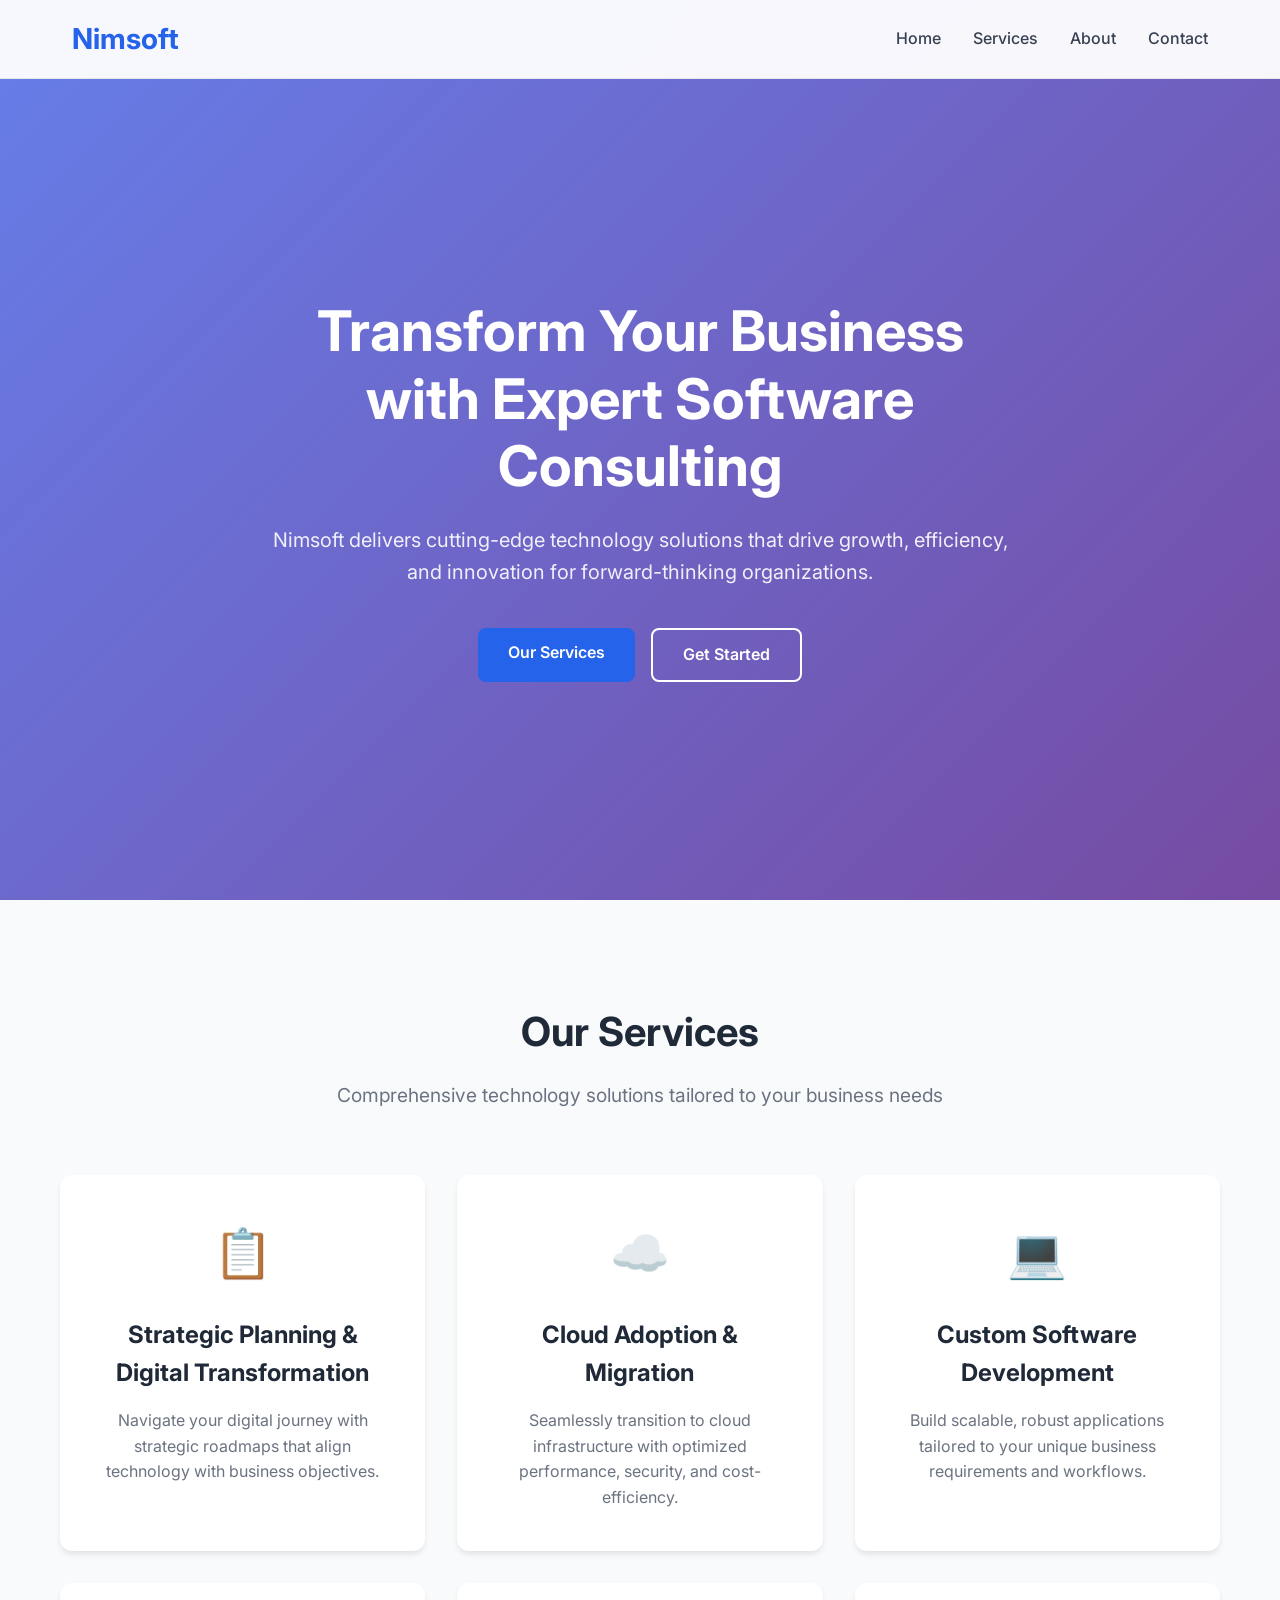
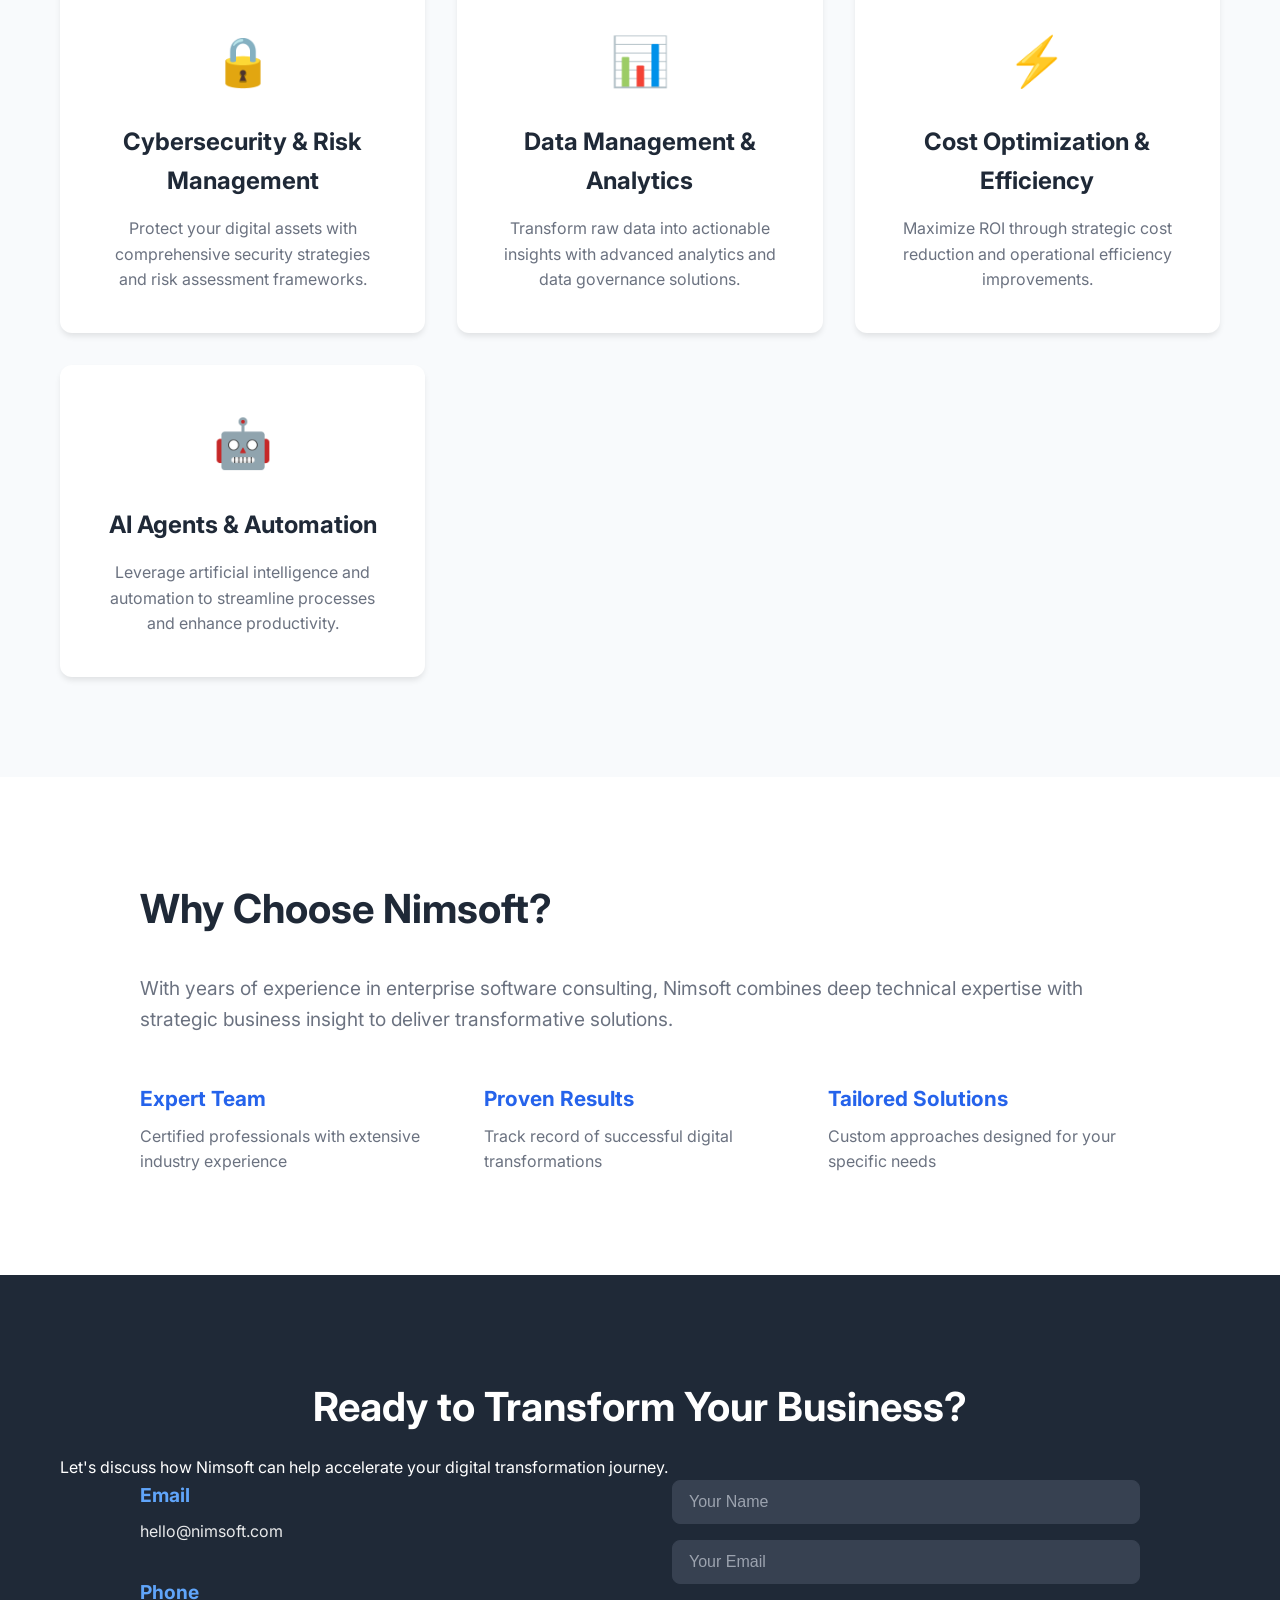
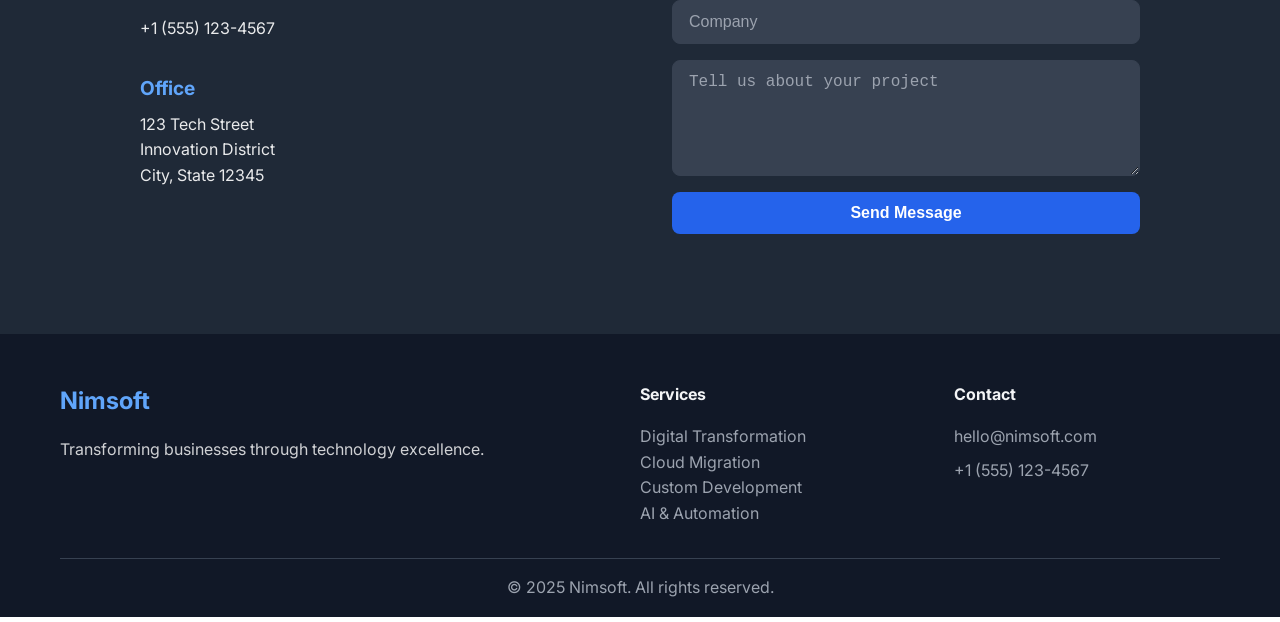
==== index.html @ 714612e6 "kiro generated website" ====
<!DOCTYPE html>
<html lang="en">
<head>
    <meta charset="UTF-8">
    <meta name="viewport" content="width=device-width, initial-scale=1.0">
    <title>Nimsoft - Software Consulting Excellence</title>
    <link rel="stylesheet" href="styles.css">
    <link href="https://fonts.googleapis.com/css2?family=Inter:wght@300;400;500;600;700&display=swap" rel="stylesheet">
</head>
<body>
    <header class="header">
        <nav class="nav">
            <div class="nav-brand">
                <h1>Nimsoft</h1>
            </div>
            <ul class="nav-menu">
                <li><a href="#home">Home</a></li>
                <li><a href="#services">Services</a></li>
                <li><a href="#about">About</a></li>
                <li><a href="#contact">Contact</a></li>
            </ul>
            <div class="nav-toggle">
                <span></span>
                <span></span>
                <span></span>
            </div>
        </nav>
    </header>

    <main>
        <section id="home" class="hero">
            <div class="hero-content">
                <h1>Transform Your Business with Expert Software Consulting</h1>
                <p>Nimsoft delivers cutting-edge technology solutions that drive growth, efficiency, and innovation for forward-thinking organizations.</p>
                <div class="hero-buttons">
                    <a href="#services" class="btn btn-primary">Our Services</a>
                    <a href="#contact" class="btn btn-secondary">Get Started</a>
                </div>
            </div>
        </section>

        <section id="services" class="services">
            <div class="container">
                <h2>Our Services</h2>
                <p class="section-subtitle">Comprehensive technology solutions tailored to your business needs</p>
                
                <div class="services-grid">
                    <div class="service-card">
                        <div class="service-icon">📋</div>
                        <h3>Strategic Planning & Digital Transformation</h3>
                        <p>Navigate your digital journey with strategic roadmaps that align technology with business objectives.</p>
                    </div>
                    
                    <div class="service-card">
                        <div class="service-icon">☁️</div>
                        <h3>Cloud Adoption & Migration</h3>
                        <p>Seamlessly transition to cloud infrastructure with optimized performance, security, and cost-efficiency.</p>
                    </div>
                    
                    <div class="service-card">
                        <div class="service-icon">💻</div>
                        <h3>Custom Software Development</h3>
                        <p>Build scalable, robust applications tailored to your unique business requirements and workflows.</p>
                    </div>
                    
                    <div class="service-card">
                        <div class="service-icon">🔒</div>
                        <h3>Cybersecurity & Risk Management</h3>
                        <p>Protect your digital assets with comprehensive security strategies and risk assessment frameworks.</p>
                    </div>
                    
                    <div class="service-card">
                        <div class="service-icon">📊</div>
                        <h3>Data Management & Analytics</h3>
                        <p>Transform raw data into actionable insights with advanced analytics and data governance solutions.</p>
                    </div>
                    
                    <div class="service-card">
                        <div class="service-icon">⚡</div>
                        <h3>Cost Optimization & Efficiency</h3>
                        <p>Maximize ROI through strategic cost reduction and operational efficiency improvements.</p>
                    </div>
                    
                    <div class="service-card">
                        <div class="service-icon">🤖</div>
                        <h3>AI Agents & Automation</h3>
                        <p>Leverage artificial intelligence and automation to streamline processes and enhance productivity.</p>
                    </div>
                </div>
            </div>
        </section>

        <section id="about" class="about">
            <div class="container">
                <div class="about-content">
                    <div class="about-text">
                        <h2>Why Choose Nimsoft?</h2>
                        <p>With years of experience in enterprise software consulting, Nimsoft combines deep technical expertise with strategic business insight to deliver transformative solutions.</p>
                        
                        <div class="features">
                            <div class="feature">
                                <h4>Expert Team</h4>
                                <p>Certified professionals with extensive industry experience</p>
                            </div>
                            <div class="feature">
                                <h4>Proven Results</h4>
                                <p>Track record of successful digital transformations</p>
                            </div>
                            <div class="feature">
                                <h4>Tailored Solutions</h4>
                                <p>Custom approaches designed for your specific needs</p>
                            </div>
                        </div>
                    </div>
                </div>
            </div>
        </section>

        <section id="contact" class="contact">
            <div class="container">
                <h2>Ready to Transform Your Business?</h2>
                <p>Let's discuss how Nimsoft can help accelerate your digital transformation journey.</p>
                
                <div class="contact-content">
                    <div class="contact-info">
                        <div class="contact-item">
                            <h4>Email</h4>
                            <p>hello@nimsoft.com</p>
                        </div>
                        <div class="contact-item">
                            <h4>Phone</h4>
                            <p>+1 (555) 123-4567</p>
                        </div>
                        <div class="contact-item">
                            <h4>Office</h4>
                            <p>123 Tech Street<br>Innovation District<br>City, State 12345</p>
                        </div>
                    </div>
                    
                    <form class="contact-form">
                        <input type="text" placeholder="Your Name" required>
                        <input type="email" placeholder="Your Email" required>
                        <input type="text" placeholder="Company">
                        <textarea placeholder="Tell us about your project" rows="5" required></textarea>
                        <button type="submit" class="btn btn-primary">Send Message</button>
                    </form>
                </div>
            </div>
        </section>
    </main>

    <footer class="footer">
        <div class="container">
            <div class="footer-content">
                <div class="footer-brand">
                    <h3>Nimsoft</h3>
                    <p>Transforming businesses through technology excellence.</p>
                </div>
                <div class="footer-links">
                    <h4>Services</h4>
                    <ul>
                        <li><a href="#services">Digital Transformation</a></li>
                        <li><a href="#services">Cloud Migration</a></li>
                        <li><a href="#services">Custom Development</a></li>
                        <li><a href="#services">AI & Automation</a></li>
                    </ul>
                </div>
                <div class="footer-contact">
                    <h4>Contact</h4>
                    <p>hello@nimsoft.com</p>
                    <p>+1 (555) 123-4567</p>
                </div>
            </div>
            <div class="footer-bottom">
                <p>&copy; 2025 Nimsoft. All rights reserved.</p>
            </div>
        </div>
    </footer>

    <script src="script.js"></script>
</body>
</html>
---- styles.css ----
/* Reset and Base Styles */
* {
    margin: 0;
    padding: 0;
    box-sizing: border-box;
}

body {
    font-family: 'Inter', sans-serif;
    line-height: 1.6;
    color: #333;
    overflow-x: hidden;
}

.container {
    max-width: 1200px;
    margin: 0 auto;
    padding: 0 20px;
}

/* Header and Navigation */
.header {
    position: fixed;
    top: 0;
    width: 100%;
    background: rgba(255, 255, 255, 0.95);
    backdrop-filter: blur(10px);
    z-index: 1000;
    border-bottom: 1px solid #e5e7eb;
}

.nav {
    display: flex;
    justify-content: space-between;
    align-items: center;
    padding: 1rem 2rem;
    max-width: 1200px;
    margin: 0 auto;
}

.nav-brand h1 {
    font-size: 1.8rem;
    font-weight: 700;
    color: #2563eb;
}

.nav-menu {
    display: flex;
    list-style: none;
    gap: 2rem;
}

.nav-menu a {
    text-decoration: none;
    color: #374151;
    font-weight: 500;
    transition: color 0.3s ease;
}

.nav-menu a:hover {
    color: #2563eb;
}

.nav-toggle {
    display: none;
    flex-direction: column;
    cursor: pointer;
}

.nav-toggle span {
    width: 25px;
    height: 3px;
    background: #374151;
    margin: 3px 0;
    transition: 0.3s;
}

/* Hero Section */
.hero {
    min-height: 100vh;
    display: flex;
    align-items: center;
    background: linear-gradient(135deg, #667eea 0%, #764ba2 100%);
    color: white;
    text-align: center;
    padding-top: 80px;
}

.hero-content {
    max-width: 800px;
    margin: 0 auto;
    padding: 0 2rem;
}

.hero h1 {
    font-size: 3.5rem;
    font-weight: 700;
    margin-bottom: 1.5rem;
    line-height: 1.2;
}

.hero p {
    font-size: 1.25rem;
    margin-bottom: 2.5rem;
    opacity: 0.9;
}

.hero-buttons {
    display: flex;
    gap: 1rem;
    justify-content: center;
    flex-wrap: wrap;
}

/* Buttons */
.btn {
    display: inline-block;
    padding: 12px 30px;
    border-radius: 8px;
    text-decoration: none;
    font-weight: 600;
    transition: all 0.3s ease;
    border: none;
    cursor: pointer;
    font-size: 1rem;
}

.btn-primary {
    background: #2563eb;
    color: white;
}

.btn-primary:hover {
    background: #1d4ed8;
    transform: translateY(-2px);
}

.btn-secondary {
    background: transparent;
    color: white;
    border: 2px solid white;
}

.btn-secondary:hover {
    background: white;
    color: #2563eb;
}

/* Services Section */
.services {
    padding: 100px 0;
    background: #f8fafc;
}

.services h2 {
    text-align: center;
    font-size: 2.5rem;
    margin-bottom: 1rem;
    color: #1f2937;
}

.section-subtitle {
    text-align: center;
    font-size: 1.2rem;
    color: #6b7280;
    margin-bottom: 4rem;
}

.services-grid {
    display: grid;
    grid-template-columns: repeat(auto-fit, minmax(350px, 1fr));
    gap: 2rem;
    margin-top: 3rem;
}

.service-card {
    background: white;
    padding: 2.5rem;
    border-radius: 12px;
    box-shadow: 0 4px 6px -1px rgba(0, 0, 0, 0.1);
    transition: transform 0.3s ease, box-shadow 0.3s ease;
    text-align: center;
}

.service-card:hover {
    transform: translateY(-5px);
    box-shadow: 0 20px 25px -5px rgba(0, 0, 0, 0.1);
}

.service-icon {
    font-size: 3rem;
    margin-bottom: 1.5rem;
}

.service-card h3 {
    font-size: 1.5rem;
    margin-bottom: 1rem;
    color: #1f2937;
}

.service-card p {
    color: #6b7280;
    line-height: 1.6;
}

/* About Section */
.about {
    padding: 100px 0;
    background: white;
}

.about-content {
    max-width: 1000px;
    margin: 0 auto;
}

.about h2 {
    font-size: 2.5rem;
    margin-bottom: 2rem;
    color: #1f2937;
}

.about p {
    font-size: 1.2rem;
    color: #6b7280;
    margin-bottom: 3rem;
}

.features {
    display: grid;
    grid-template-columns: repeat(auto-fit, minmax(250px, 1fr));
    gap: 2rem;
}

.feature h4 {
    font-size: 1.3rem;
    margin-bottom: 0.5rem;
    color: #2563eb;
}

.feature p {
    color: #6b7280;
    font-size: 1rem;
    margin-bottom: 0;
}

/* Contact Section */
.contact {
    padding: 100px 0;
    background: #1f2937;
    color: white;
}

.contact h2 {
    text-align: center;
    font-size: 2.5rem;
    margin-bottom: 1rem;
}

.contact > p {
    text-align: center;
    font-size: 1.2rem;
    margin-bottom: 4rem;
    opacity: 0.9;
}

.contact-content {
    display: grid;
    grid-template-columns: 1fr 1fr;
    gap: 4rem;
    max-width: 1000px;
    margin: 0 auto;
}

.contact-info {
    display: flex;
    flex-direction: column;
    gap: 2rem;
}

.contact-item h4 {
    font-size: 1.2rem;
    margin-bottom: 0.5rem;
    color: #60a5fa;
}

.contact-item p {
    opacity: 0.9;
}

.contact-form {
    display: flex;
    flex-direction: column;
    gap: 1rem;
}

.contact-form input,
.contact-form textarea {
    padding: 12px 16px;
    border: 1px solid #374151;
    border-radius: 8px;
    background: #374151;
    color: white;
    font-size: 1rem;
}

.contact-form input::placeholder,
.contact-form textarea::placeholder {
    color: #9ca3af;
}

.contact-form input:focus,
.contact-form textarea:focus {
    outline: none;
    border-color: #2563eb;
}

/* Footer */
.footer {
    background: #111827;
    color: white;
    padding: 3rem 0 1rem;
}

.footer-content {
    display: grid;
    grid-template-columns: 2fr 1fr 1fr;
    gap: 3rem;
    margin-bottom: 2rem;
}

.footer-brand h3 {
    font-size: 1.5rem;
    margin-bottom: 1rem;
    color: #60a5fa;
}

.footer-brand p {
    opacity: 0.8;
}

.footer-links h4,
.footer-contact h4 {
    margin-bottom: 1rem;
    color: #f3f4f6;
}

.footer-links ul {
    list-style: none;
}

.footer-links a {
    color: #9ca3af;
    text-decoration: none;
    transition: color 0.3s ease;
}

.footer-links a:hover {
    color: #60a5fa;
}

.footer-contact p {
    color: #9ca3af;
    margin-bottom: 0.5rem;
}

.footer-bottom {
    border-top: 1px solid #374151;
    padding-top: 1rem;
    text-align: center;
    color: #9ca3af;
}

/* Responsive Design */
@media (max-width: 768px) {
    .nav-menu {
        display: none;
    }
    
    .nav-toggle {
        display: flex;
    }
    
    .hero h1 {
        font-size: 2.5rem;
    }
    
    .hero p {
        font-size: 1.1rem;
    }
    
    .hero-buttons {
        flex-direction: column;
        align-items: center;
    }
    
    .services-grid {
        grid-template-columns: 1fr;
    }
    
    .contact-content {
        grid-template-columns: 1fr;
        gap: 2rem;
    }
    
    .footer-content {
        grid-template-columns: 1fr;
        gap: 2rem;
    }
    
    .features {
        grid-template-columns: 1fr;
    }
}

@media (max-width: 480px) {
    .hero h1 {
        font-size: 2rem;
    }
    
    .services h2,
    .about h2,
    .contact h2 {
        font-size: 2rem;
    }
    
    .service-card,
    .about-content {
        padding: 1.5rem;
    }
}
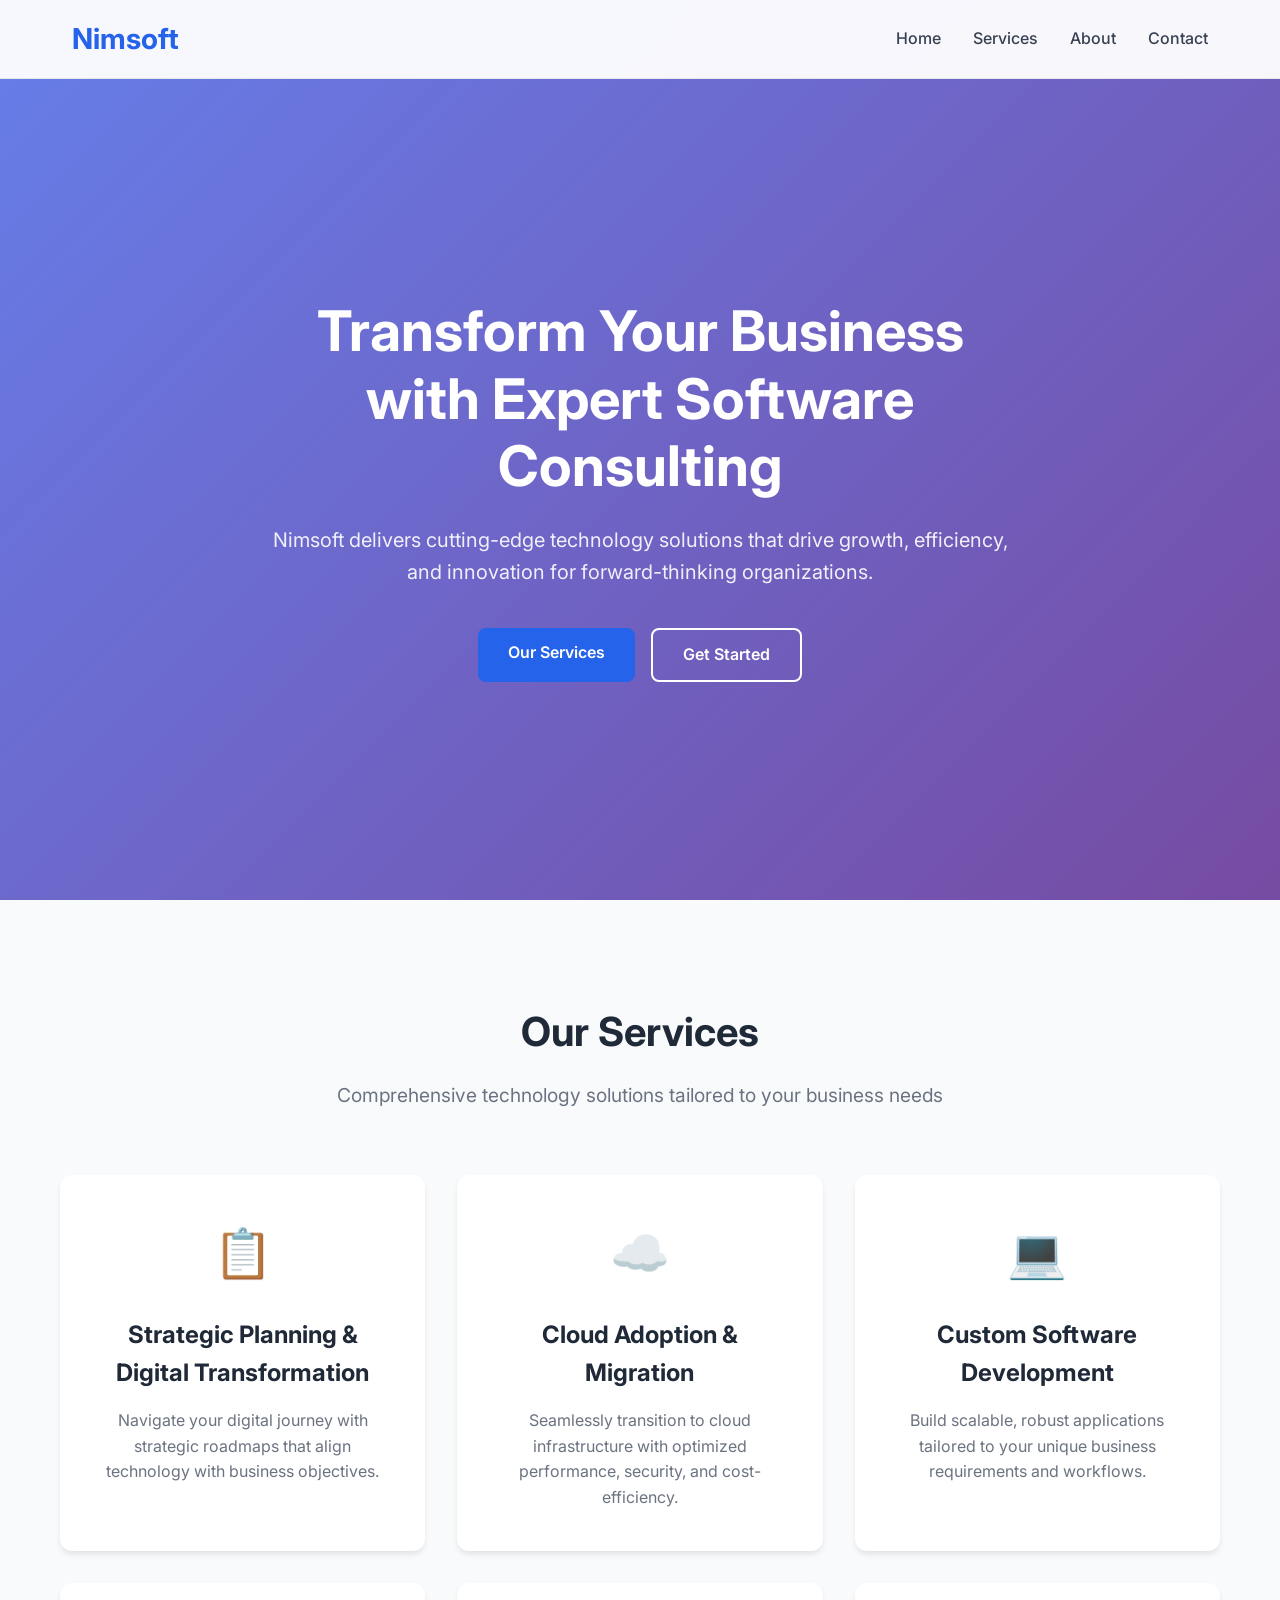
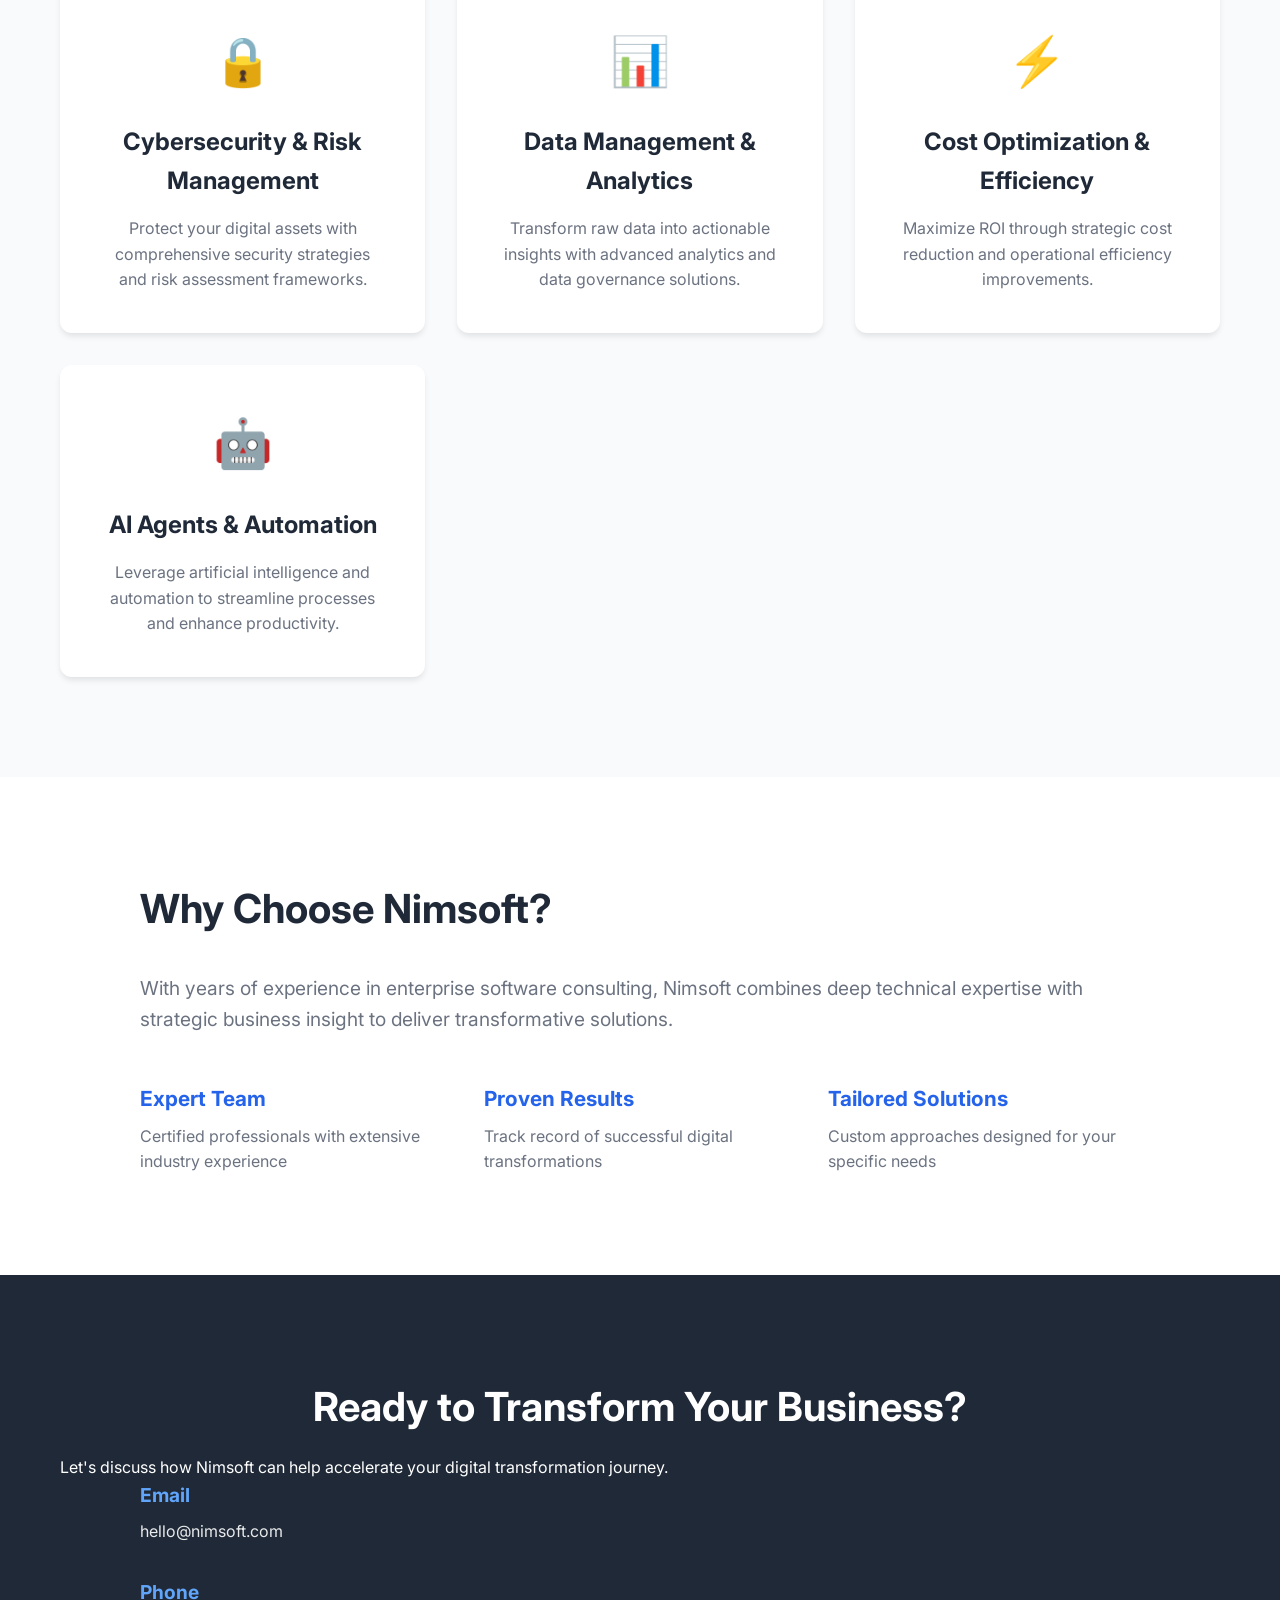
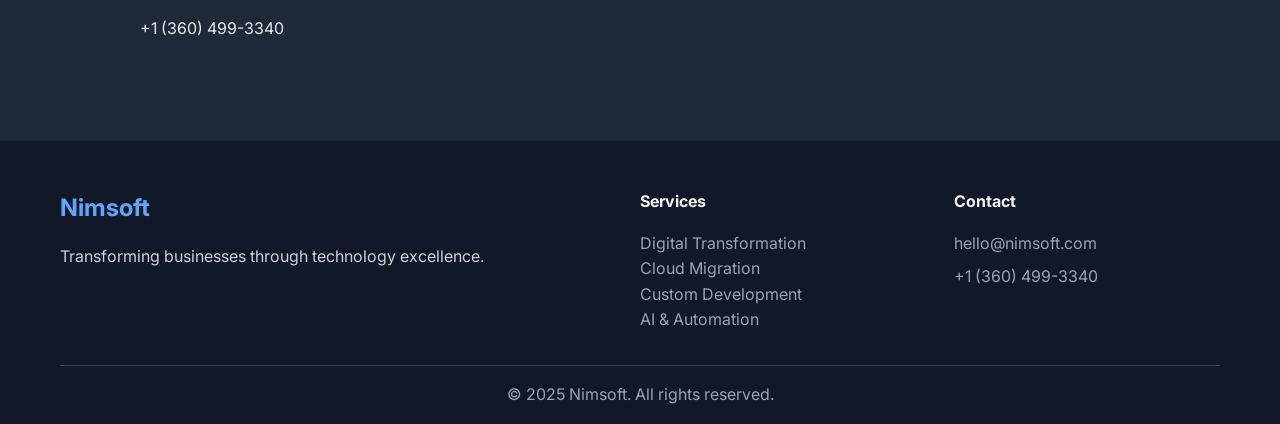
==== commit b4c7626d: "added contact info and disabled form" ====
--- a/index.html
+++ b/index.html
@@ -129,14 +129,10 @@
                         </div>
                         <div class="contact-item">
                             <h4>Phone</h4>
-                            <p>+1 (555) 123-4567</p>
-                        </div>
-                        <div class="contact-item">
-                            <h4>Office</h4>
-                            <p>123 Tech Street<br>Innovation District<br>City, State 12345</p>
+                            <p>+1 (360) 499-3340</p>
                         </div>
                     </div>
-                    
+                    <!--
                     <form class="contact-form">
                         <input type="text" placeholder="Your Name" required>
                         <input type="email" placeholder="Your Email" required>
@@ -144,6 +140,7 @@
                         <textarea placeholder="Tell us about your project" rows="5" required></textarea>
                         <button type="submit" class="btn btn-primary">Send Message</button>
                     </form>
+                    -->
                 </div>
             </div>
         </section>
@@ -168,7 +165,7 @@
                 <div class="footer-contact">
                     <h4>Contact</h4>
                     <p>hello@nimsoft.com</p>
-                    <p>+1 (555) 123-4567</p>
+                    <p>+1 (360) 499-3340</p>
                 </div>
             </div>
             <div class="footer-bottom">
@@ -179,4 +176,4 @@
 
     <script src="script.js"></script>
 </body>
-</html>+</html>
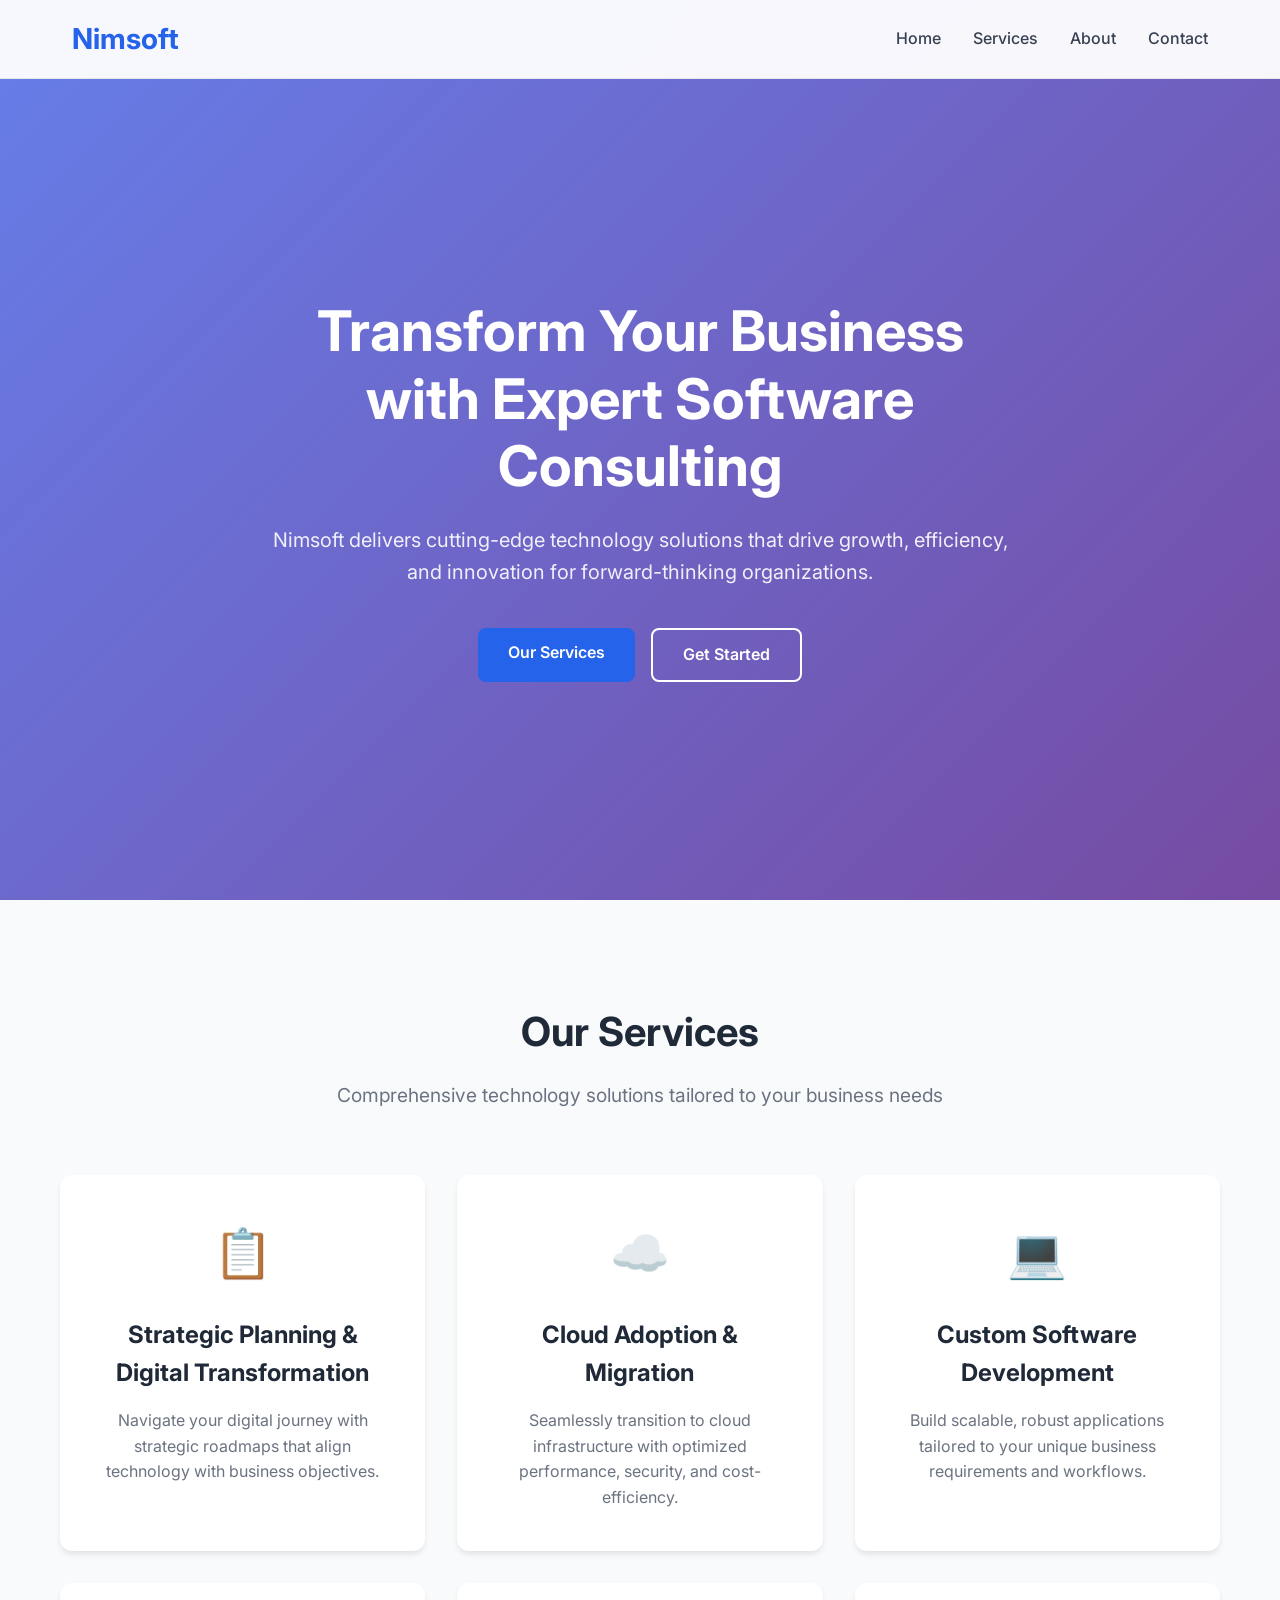
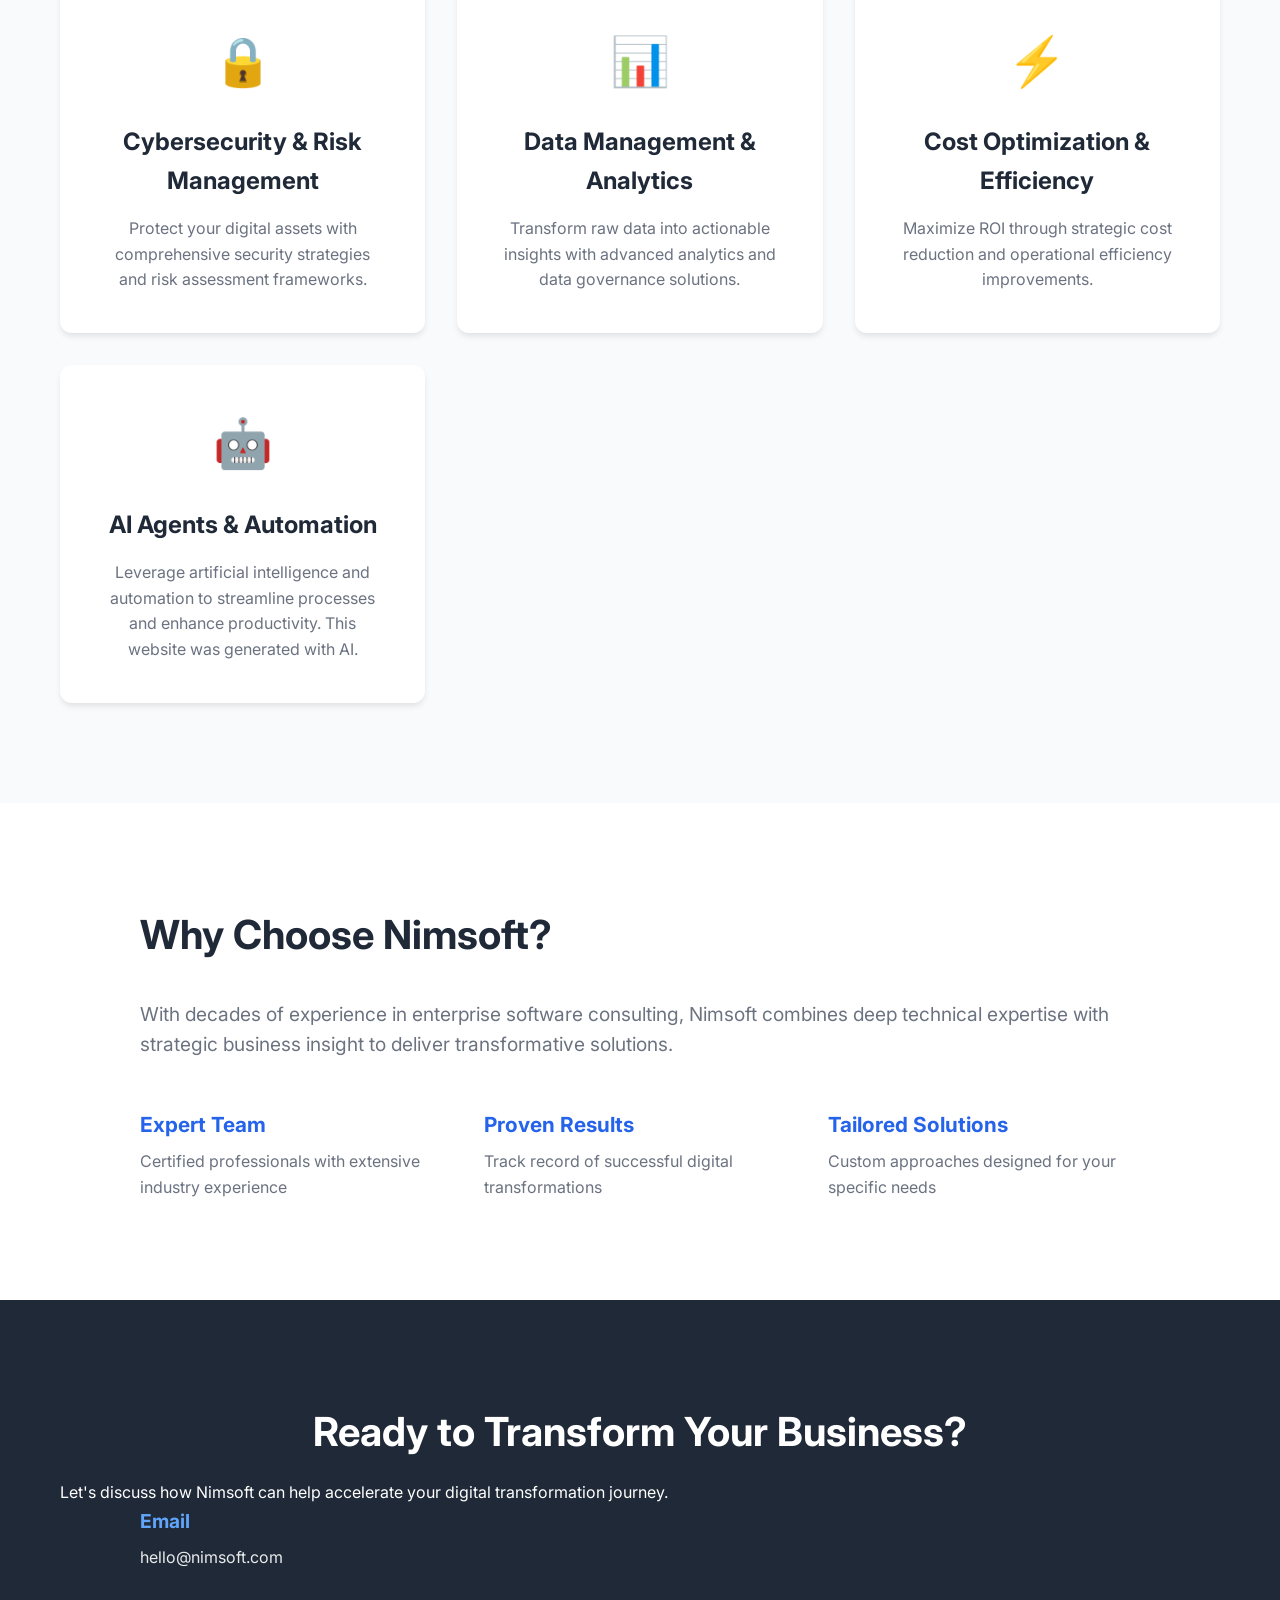
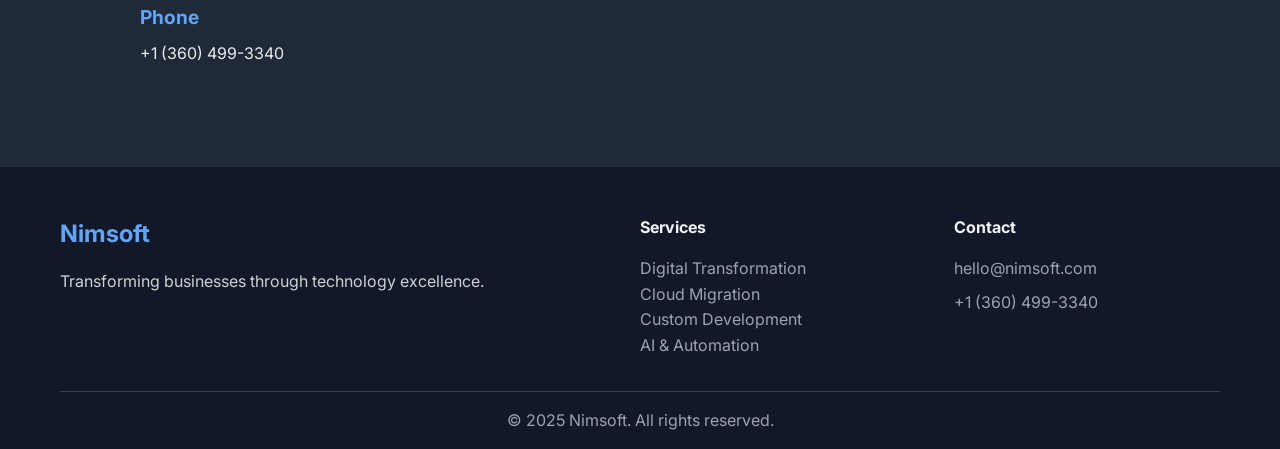
==== commit 43cf52b6: "simple text updates" ====
--- a/index.html
+++ b/index.html
@@ -84,7 +84,7 @@
                     <div class="service-card">
                         <div class="service-icon">🤖</div>
                         <h3>AI Agents & Automation</h3>
-                        <p>Leverage artificial intelligence and automation to streamline processes and enhance productivity.</p>
+                        <p>Leverage artificial intelligence and automation to streamline processes and enhance productivity. This website was generated with AI.</p>
                     </div>
                 </div>
             </div>
@@ -95,7 +95,7 @@
                 <div class="about-content">
                     <div class="about-text">
                         <h2>Why Choose Nimsoft?</h2>
-                        <p>With years of experience in enterprise software consulting, Nimsoft combines deep technical expertise with strategic business insight to deliver transformative solutions.</p>
+                        <p>With decades of experience in enterprise software consulting, Nimsoft combines deep technical expertise with strategic business insight to deliver transformative solutions.</p>
                         
                         <div class="features">
                             <div class="feature">
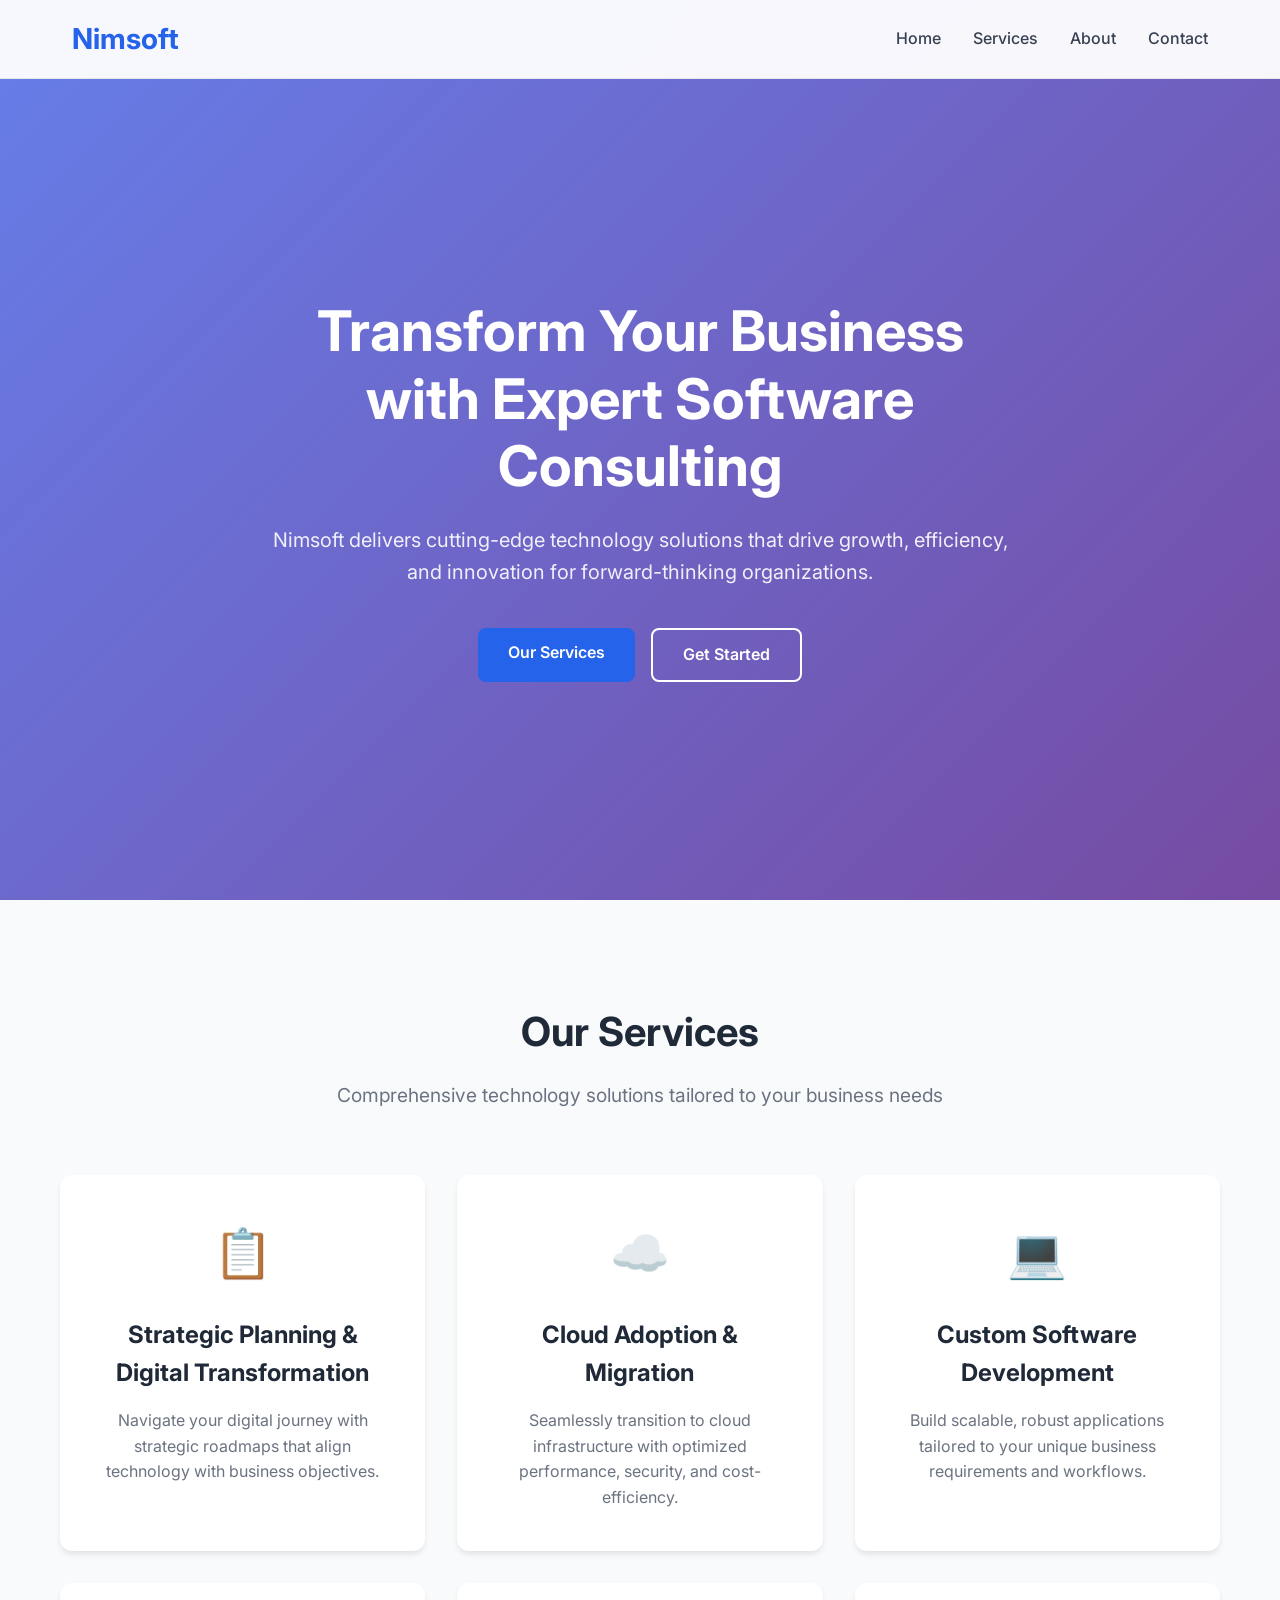
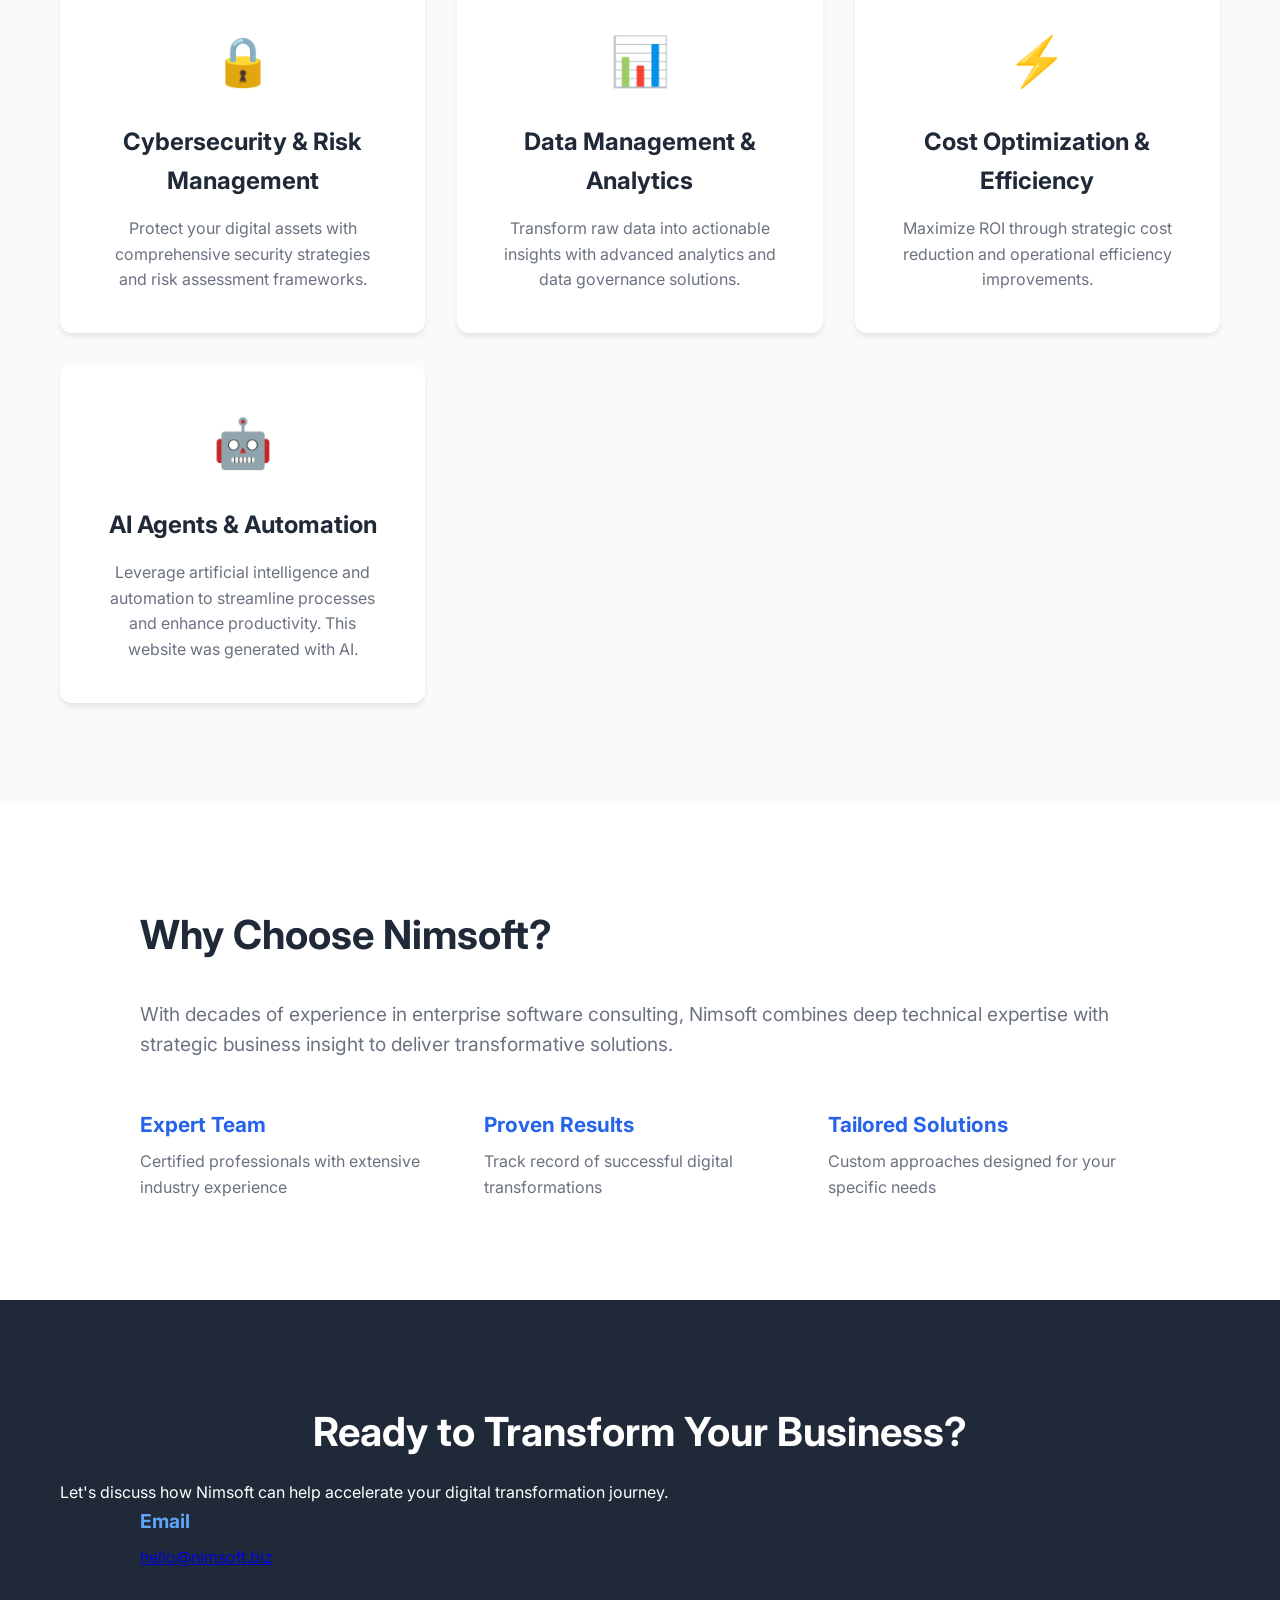
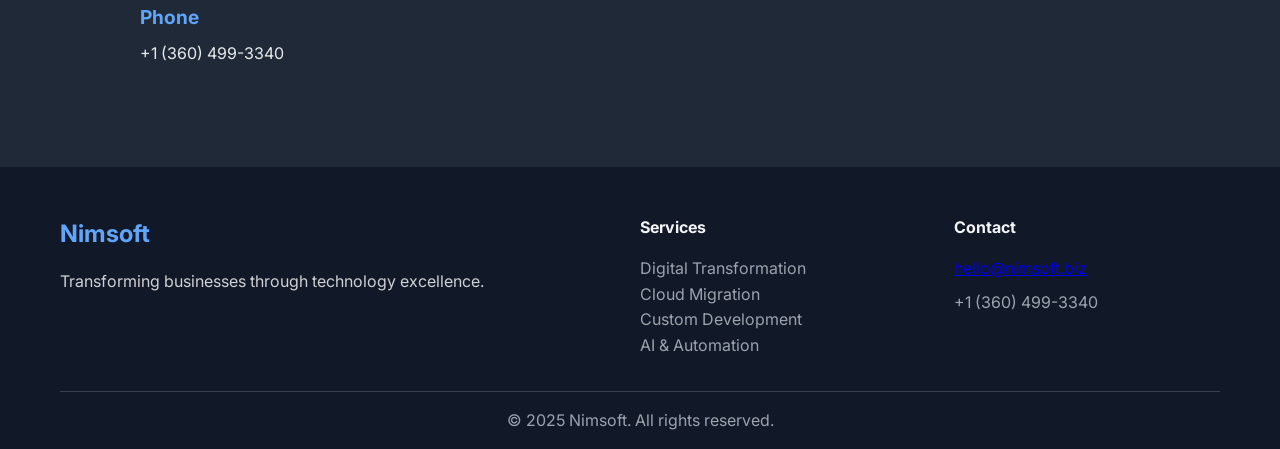
==== commit e8595b22: "Added mailto links" ====
--- a/index.html
+++ b/index.html
@@ -125,7 +125,7 @@
                     <div class="contact-info">
                         <div class="contact-item">
                             <h4>Email</h4>
-                            <p>hello@nimsoft.com</p>
+                            <p><a href="mailto:hello@nimsoft.biz">hello@nimsoft.biz</a></p>
                         </div>
                         <div class="contact-item">
                             <h4>Phone</h4>
@@ -164,7 +164,7 @@
                 </div>
                 <div class="footer-contact">
                     <h4>Contact</h4>
-                    <p>hello@nimsoft.com</p>
+                    <p><a href="mailto:hello@nimsoft.biz">hello@nimsoft.biz</a></p>
                     <p>+1 (360) 499-3340</p>
                 </div>
             </div>
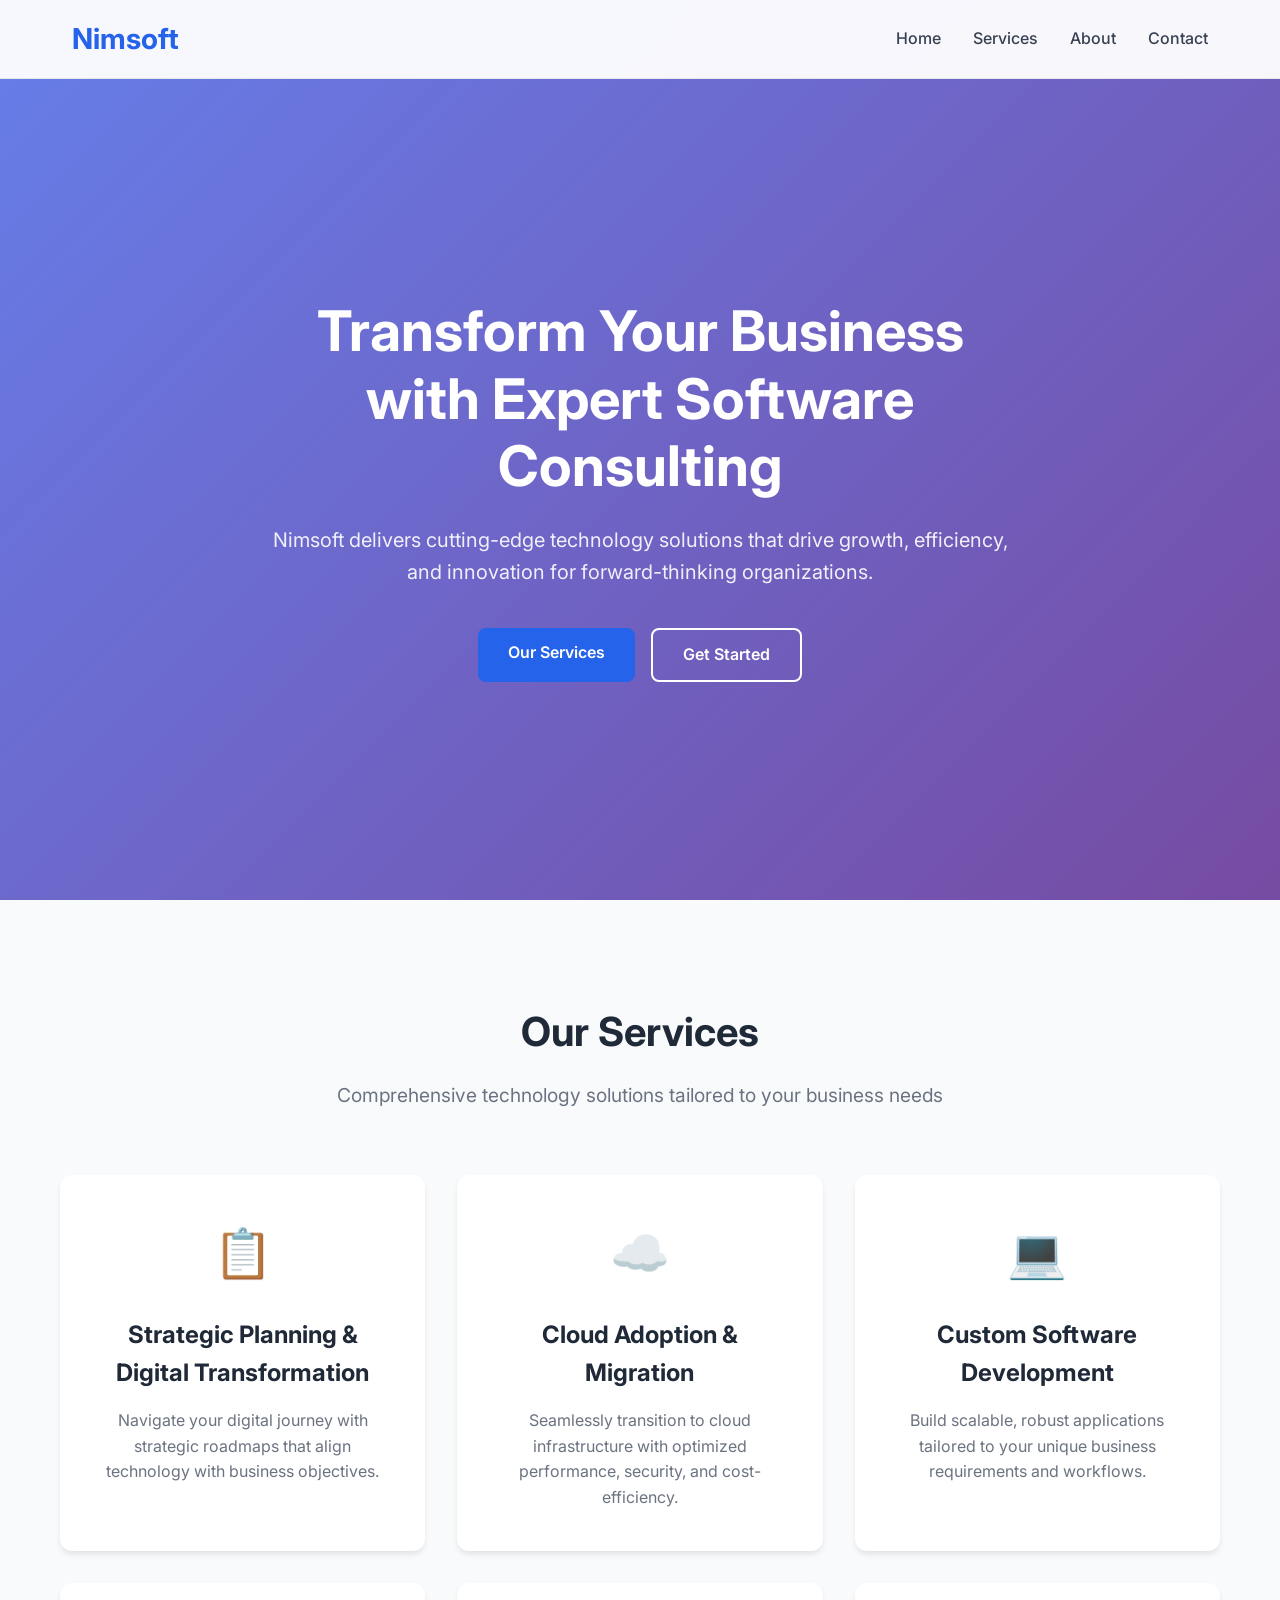
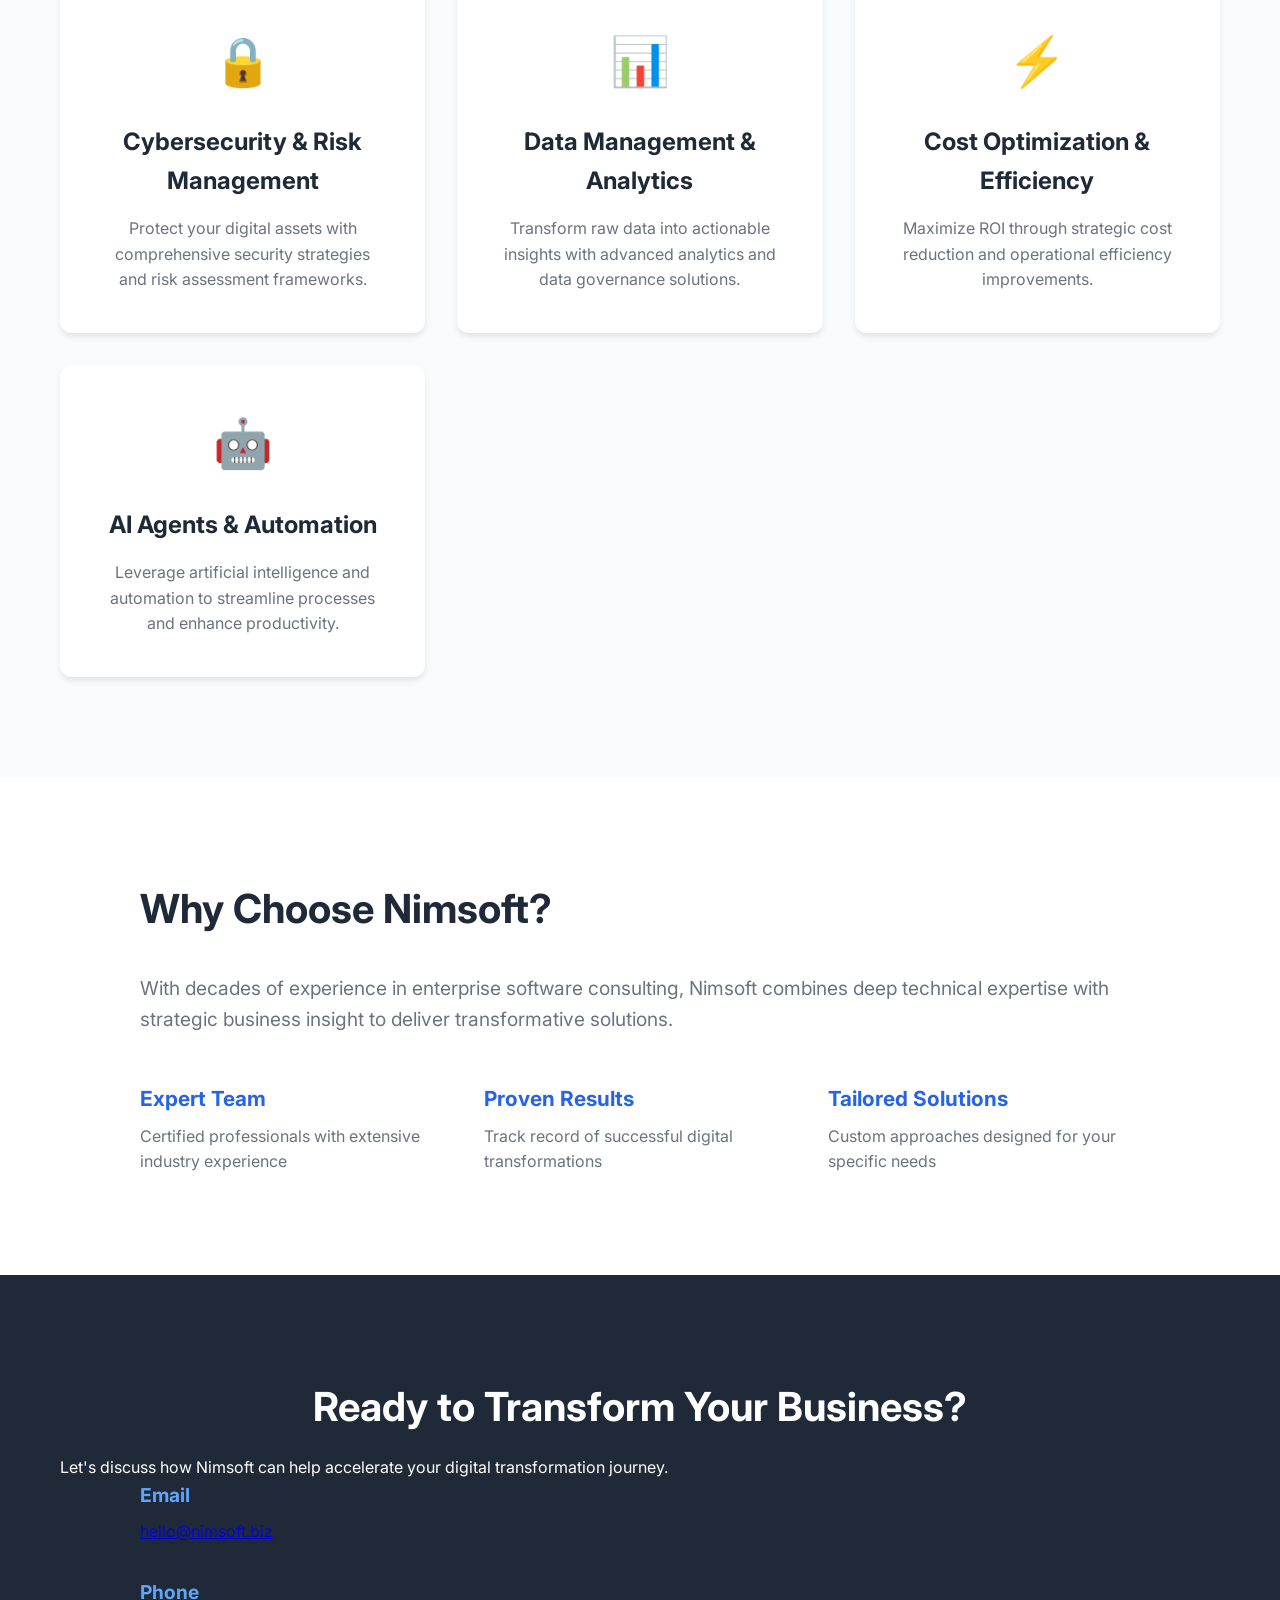
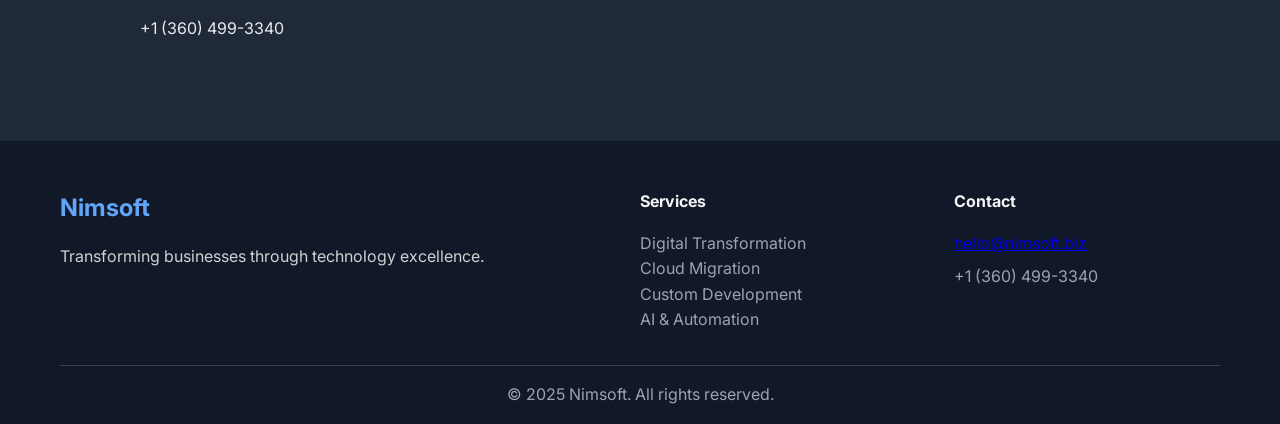
==== commit 2e536021: "Remove 'generated with AI' line from services section Co-Authored-By: Claude Opus 5.5 <noreply@anthr" ====
--- a/index.html
+++ b/index.html
@@ -84,7 +84,7 @@
                     <div class="service-card">
                         <div class="service-icon">🤖</div>
                         <h3>AI Agents & Automation</h3>
-                        <p>Leverage artificial intelligence and automation to streamline processes and enhance productivity. This website was generated with AI.</p>
+                        <p>Leverage artificial intelligence and automation to streamline processes and enhance productivity.</p>
                     </div>
                 </div>
             </div>
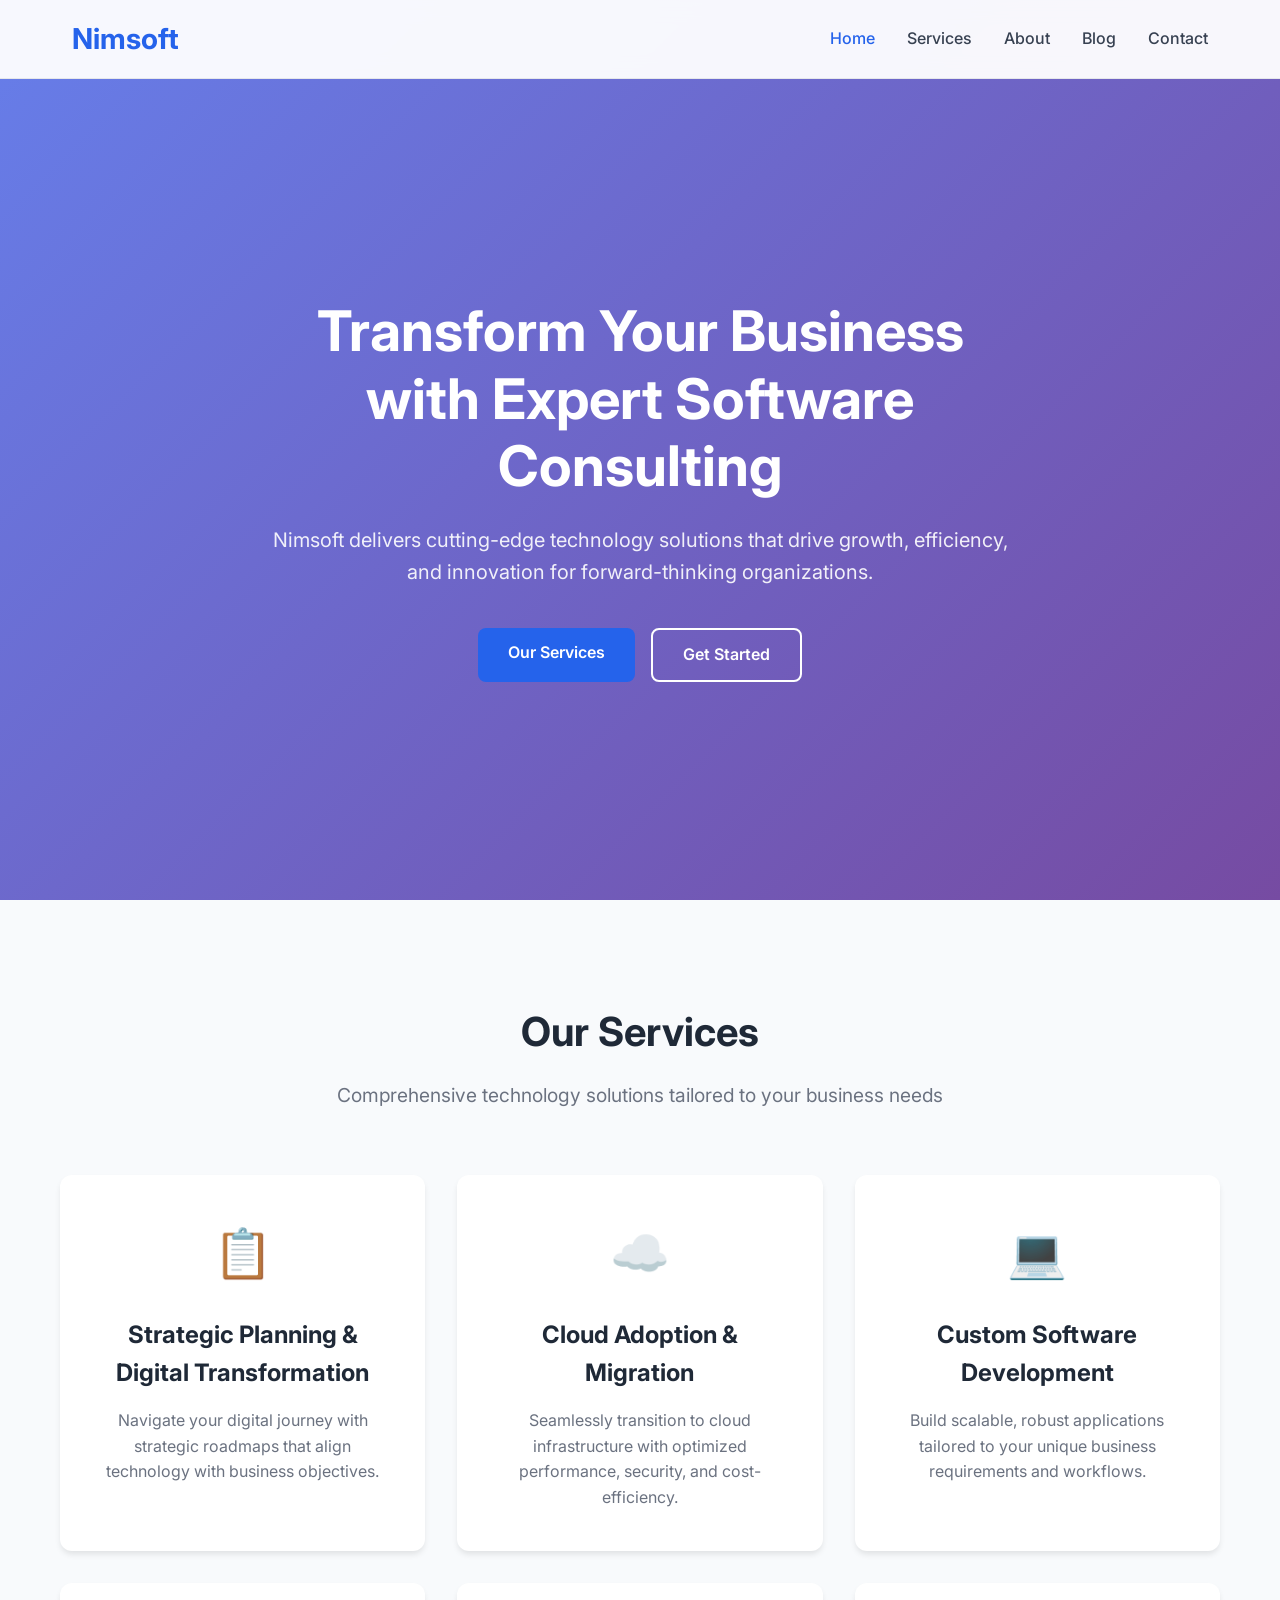
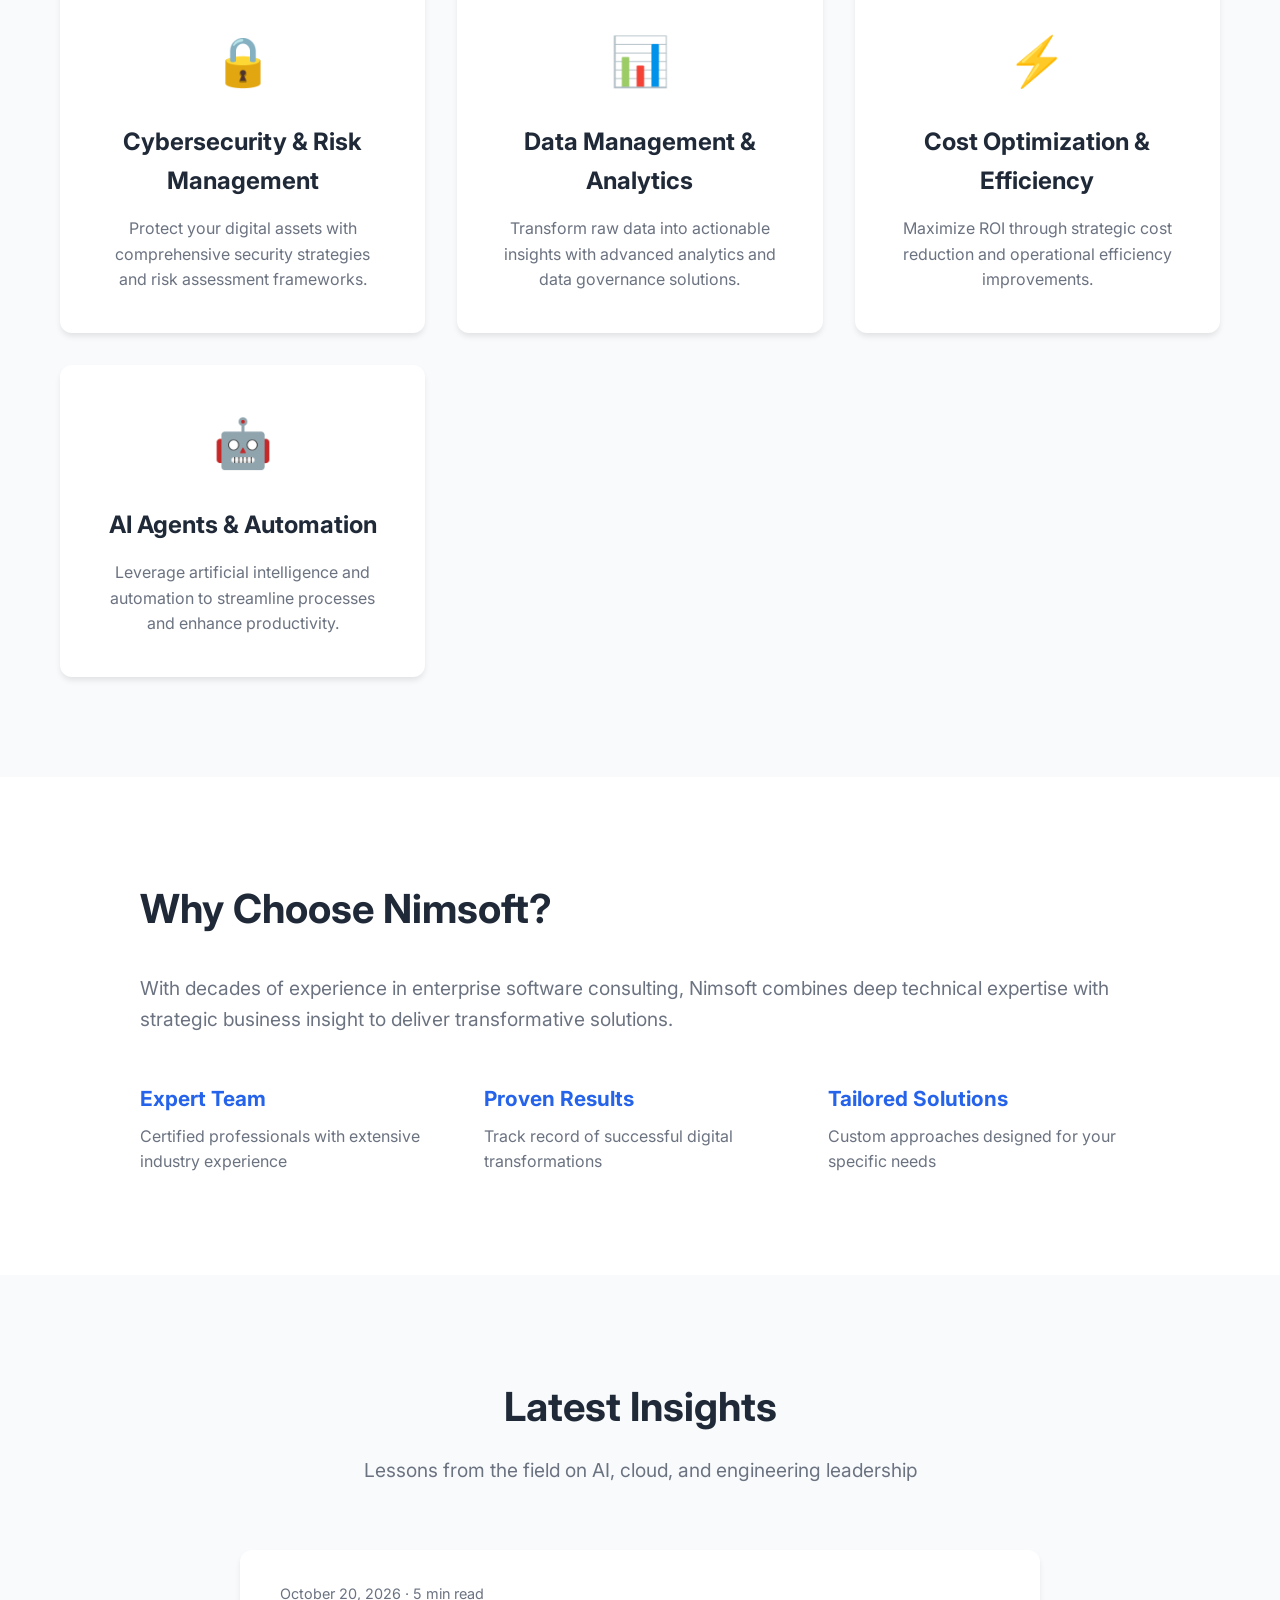
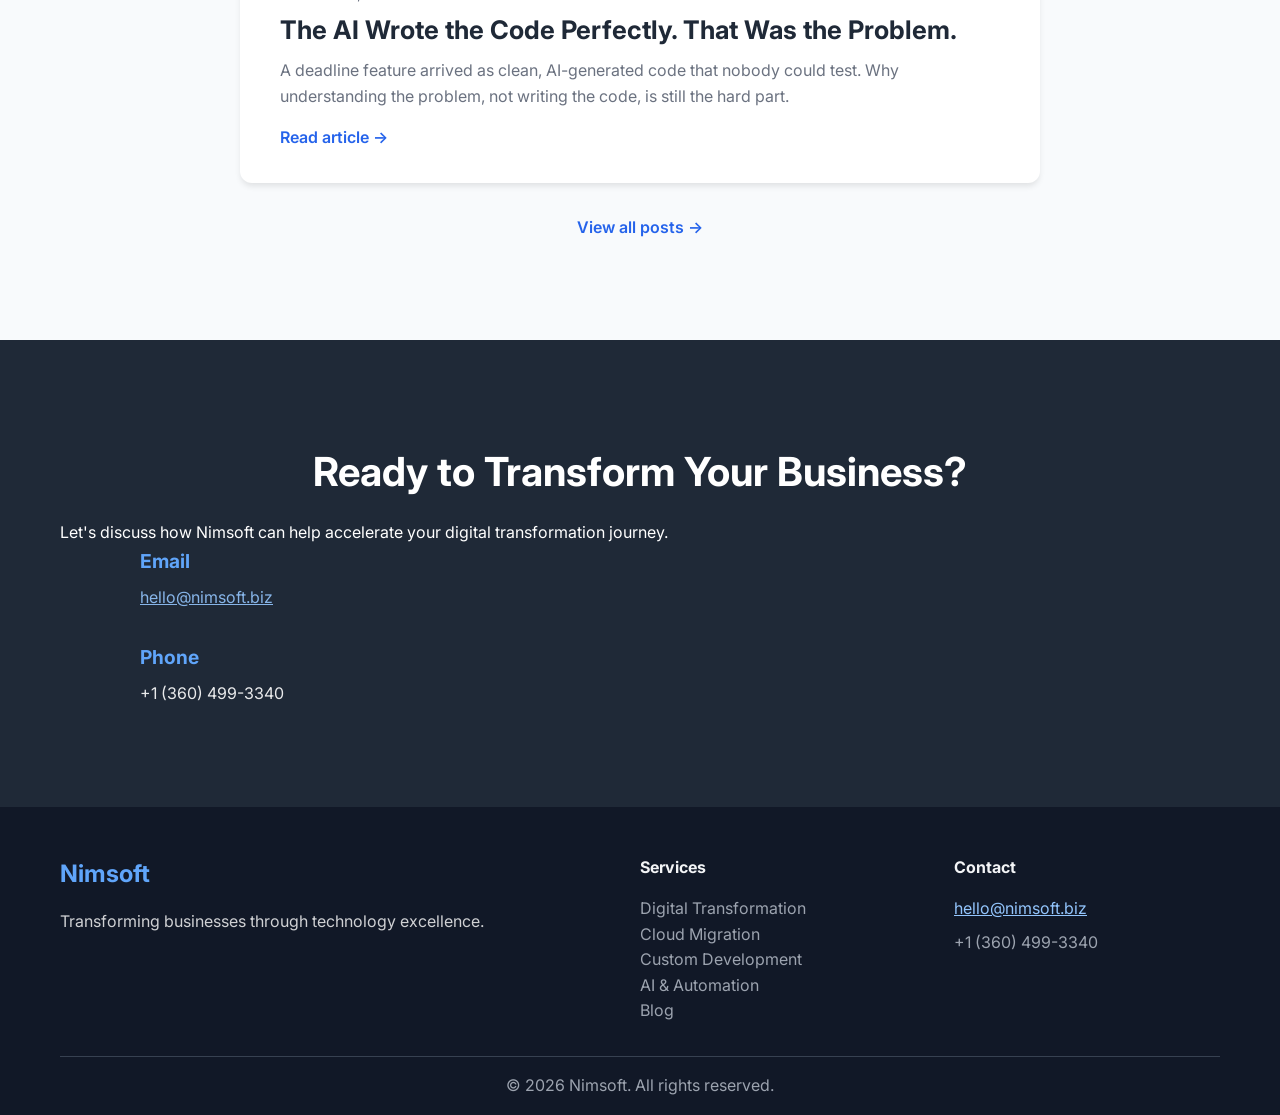
==== commit a9a59218: "Add blog section with first post: The AI Wrote the Code Perfectly - New /blog/ index and article pag" ====
--- a/index.html
+++ b/index.html
@@ -17,6 +17,7 @@
                 <li><a href="#home">Home</a></li>
                 <li><a href="#services">Services</a></li>
                 <li><a href="#about">About</a></li>
+                <li><a href="/blog/">Blog</a></li>
                 <li><a href="#contact">Contact</a></li>
             </ul>
             <div class="nav-toggle">
@@ -116,6 +117,20 @@
             </div>
         </section>
 
+        <section id="insights" class="insights">
+            <div class="container">
+                <h2>Latest Insights</h2>
+                <p class="section-subtitle">Lessons from the field on AI, cloud, and engineering leadership</p>
+                <a class="post-card" href="/blog/ai-wrote-the-code-perfectly/">
+                    <p class="post-meta"><time datetime="2026-10-20">October 20, 2026</time> &middot; 5 min read</p>
+                    <h3>The AI Wrote the Code Perfectly. That Was the Problem.</h3>
+                    <p>A deadline feature arrived as clean, AI-generated code that nobody could test. Why understanding the problem, not writing the code, is still the hard part.</p>
+                    <span class="read-more">Read article &rarr;</span>
+                </a>
+                <p class="insights-more"><a href="/blog/">View all posts &rarr;</a></p>
+            </div>
+        </section>
+
         <section id="contact" class="contact">
             <div class="container">
                 <h2>Ready to Transform Your Business?</h2>
@@ -160,6 +175,7 @@
                         <li><a href="#services">Cloud Migration</a></li>
                         <li><a href="#services">Custom Development</a></li>
                         <li><a href="#services">AI & Automation</a></li>
+                        <li><a href="/blog/">Blog</a></li>
                     </ul>
                 </div>
                 <div class="footer-contact">
@@ -169,7 +185,7 @@
                 </div>
             </div>
             <div class="footer-bottom">
-                <p>&copy; 2025 Nimsoft. All rights reserved.</p>
+                <p>&copy; 2026 Nimsoft. All rights reserved.</p>
             </div>
         </div>
     </footer>
--- a/styles.css
+++ b/styles.css
@@ -428,4 +428,276 @@
     .about-content {
         padding: 1.5rem;
     }
-}+}
+/* Shared: brand link, active nav, mobile menu */
+.nav-brand a {
+    text-decoration: none;
+}
+
+.nav-menu a.active {
+    color: #2563eb;
+}
+
+@media (max-width: 768px) {
+    .nav-menu.active {
+        display: flex;
+        flex-direction: column;
+        position: absolute;
+        top: 100%;
+        left: 0;
+        right: 0;
+        gap: 0;
+        background: white;
+        border-bottom: 1px solid #e5e7eb;
+        padding: 0.5rem 2rem 1rem;
+    }
+
+    .nav-menu.active li {
+        padding: 0.6rem 0;
+    }
+}
+
+/* Blog: post cards (home page + blog index) */
+.insights {
+    padding: 100px 0;
+    background: #f8fafc;
+}
+
+.insights h2 {
+    text-align: center;
+    font-size: 2.5rem;
+    margin-bottom: 1rem;
+    color: #1f2937;
+}
+
+.insights .post-card {
+    max-width: 800px;
+    margin: 0 auto;
+}
+
+.insights-more {
+    text-align: center;
+    margin-top: 2rem;
+}
+
+.insights-more a,
+.read-more {
+    color: #2563eb;
+    font-weight: 600;
+    text-decoration: none;
+}
+
+.post-card {
+    display: block;
+    background: white;
+    padding: 2rem 2.5rem;
+    border-radius: 12px;
+    box-shadow: 0 4px 6px -1px rgba(0, 0, 0, 0.1);
+    text-decoration: none;
+    color: inherit;
+    transition: transform 0.3s ease, box-shadow 0.3s ease;
+}
+
+.post-card + .post-card {
+    margin-top: 2rem;
+}
+
+.post-card:hover {
+    transform: translateY(-4px);
+    box-shadow: 0 20px 25px -5px rgba(0, 0, 0, 0.1);
+}
+
+.post-card h2,
+.post-card h3 {
+    font-size: 1.6rem;
+    line-height: 1.3;
+    color: #1f2937;
+    margin-bottom: 0.75rem;
+}
+
+.post-card p {
+    color: #6b7280;
+    margin-bottom: 1rem;
+}
+
+.post-meta {
+    font-size: 0.9rem;
+    color: #6b7280;
+    margin-bottom: 0.5rem;
+}
+
+.post-card .post-meta {
+    margin-bottom: 0.5rem;
+}
+
+/* Blog index */
+.page-header {
+    background: linear-gradient(135deg, #667eea 0%, #764ba2 100%);
+    color: white;
+    text-align: center;
+    padding: 160px 0 80px;
+}
+
+.page-header h1 {
+    font-size: 3rem;
+    margin-bottom: 1rem;
+}
+
+.page-header p {
+    font-size: 1.25rem;
+    opacity: 0.9;
+}
+
+.blog-list {
+    padding: 80px 0 100px;
+    background: #f8fafc;
+}
+
+.blog-list .container {
+    max-width: 840px;
+}
+
+/* Blog article */
+.article {
+    max-width: 720px;
+    margin: 0 auto;
+    padding: 140px 20px 80px;
+}
+
+.back-link {
+    display: inline-block;
+    color: #2563eb;
+    text-decoration: none;
+    font-weight: 500;
+    margin-bottom: 1.5rem;
+}
+
+.article-header h1 {
+    font-size: 2.6rem;
+    line-height: 1.2;
+    color: #1f2937;
+    margin-bottom: 1rem;
+}
+
+.article-header {
+    margin-bottom: 2.5rem;
+    padding-bottom: 1.5rem;
+    border-bottom: 1px solid #e5e7eb;
+}
+
+.article-body {
+    font-size: 1.15rem;
+    line-height: 1.8;
+    color: #374151;
+}
+
+.article-body p {
+    margin-bottom: 1.5rem;
+}
+
+.article-body h2 {
+    font-size: 1.6rem;
+    line-height: 1.3;
+    color: #1f2937;
+    margin: 2.5rem 0 1rem;
+}
+
+.article-body ul {
+    margin: 0 0 1.5rem 1.25rem;
+}
+
+.article-body li {
+    margin-bottom: 0.75rem;
+}
+
+.article-body a {
+    color: #2563eb;
+}
+
+.references {
+    margin-top: 3rem;
+    padding-top: 1.5rem;
+    border-top: 1px solid #e5e7eb;
+    font-size: 0.95rem;
+}
+
+.references h3 {
+    font-size: 1rem;
+    color: #1f2937;
+    margin-bottom: 0.75rem;
+}
+
+.references a {
+    word-break: break-word;
+}
+
+.article-footer {
+    margin-top: 2rem;
+}
+
+.original-link {
+    color: #6b7280;
+    margin-bottom: 2.5rem;
+}
+
+.original-link a {
+    color: #2563eb;
+}
+
+.article-cta {
+    background: #1f2937;
+    color: white;
+    border-radius: 12px;
+    padding: 2.5rem;
+    text-align: center;
+}
+
+.article-cta h3 {
+    font-size: 1.5rem;
+    margin-bottom: 0.75rem;
+}
+
+.article-cta p {
+    opacity: 0.9;
+    margin-bottom: 1.5rem;
+}
+
+@media (max-width: 768px) {
+    .insights {
+        padding: 70px 0;
+    }
+
+    .post-card {
+        padding: 1.5rem;
+    }
+
+    .page-header {
+        padding: 120px 0 60px;
+    }
+
+    .page-header h1 {
+        font-size: 2.4rem;
+    }
+
+    .article {
+        padding: 110px 16px 60px;
+    }
+
+    .article-header h1 {
+        font-size: 2rem;
+    }
+
+    .article-body {
+        font-size: 1.05rem;
+    }
+
+    .article-cta {
+        padding: 2rem 1.5rem;
+    }
+}
+
+/* Readable email links on dark backgrounds */
+.footer-contact a,
+.contact-item a {
+    color: #93c5fd;
+}
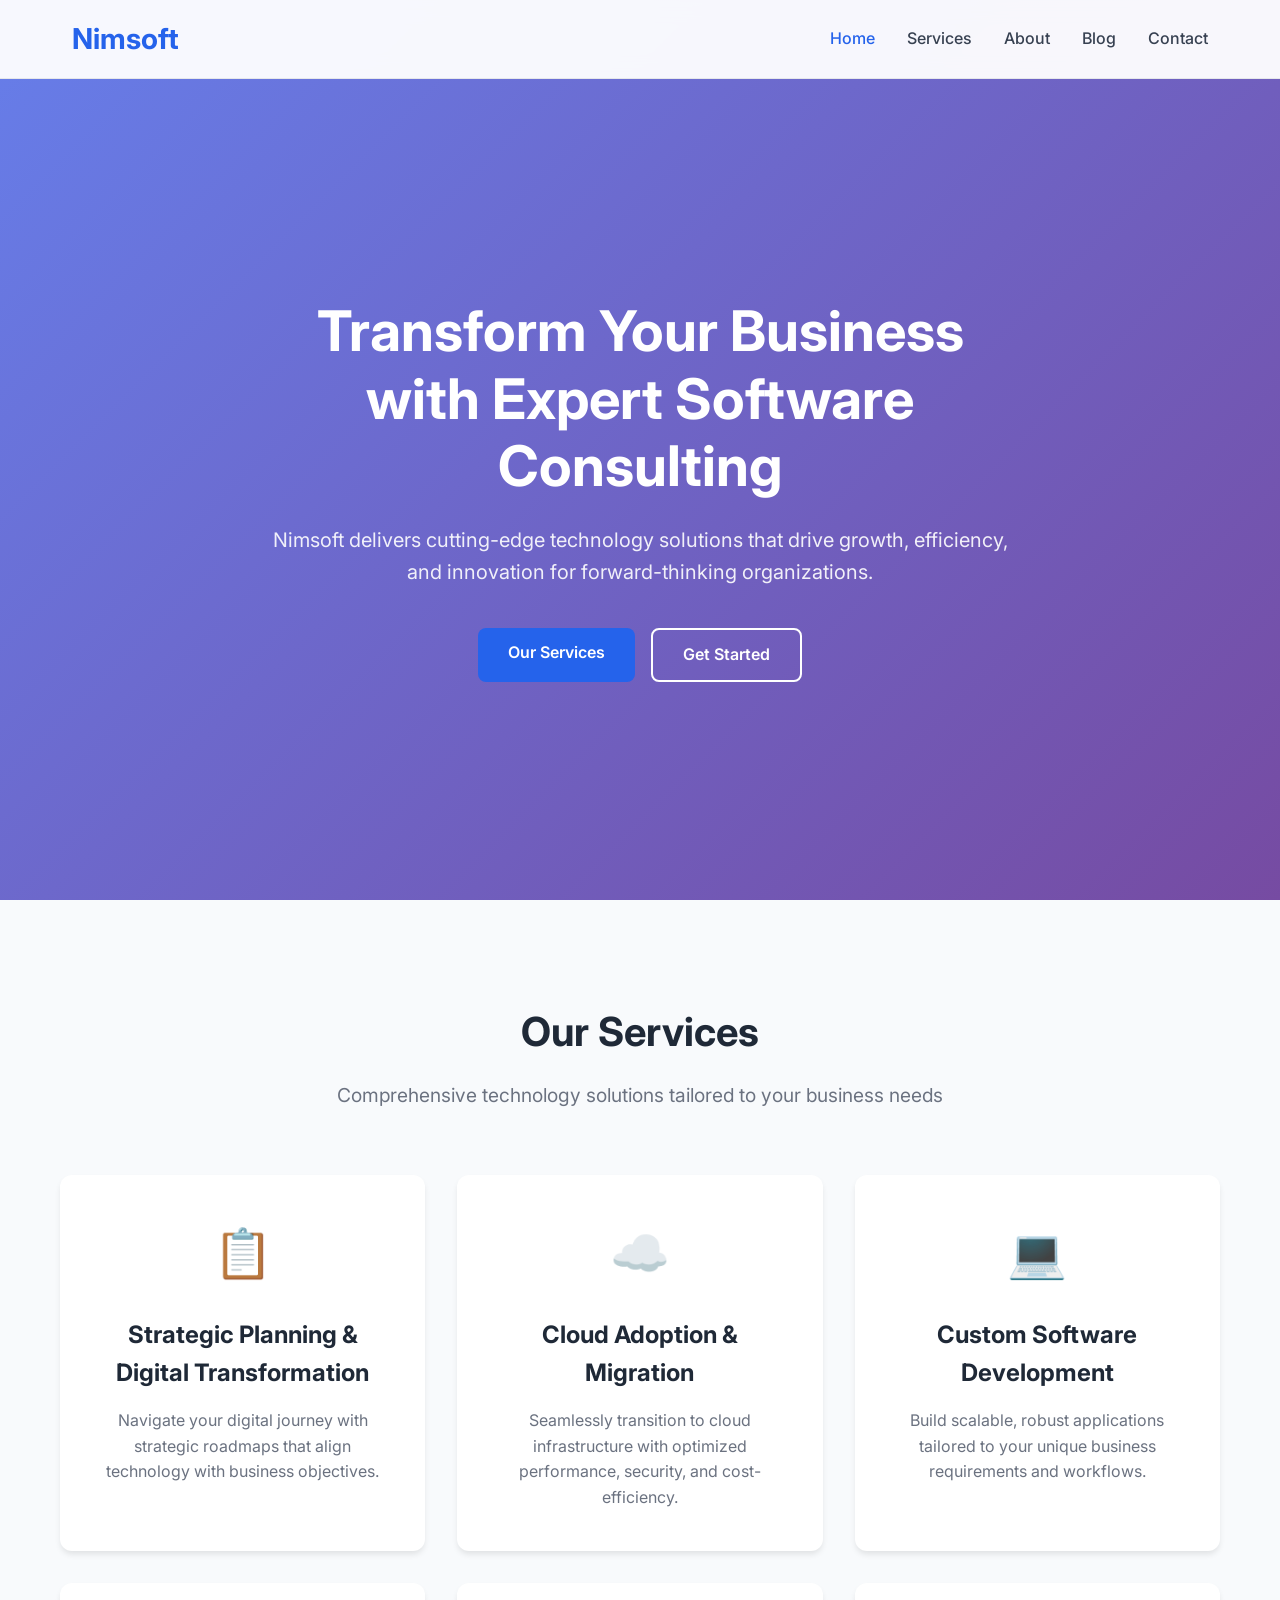
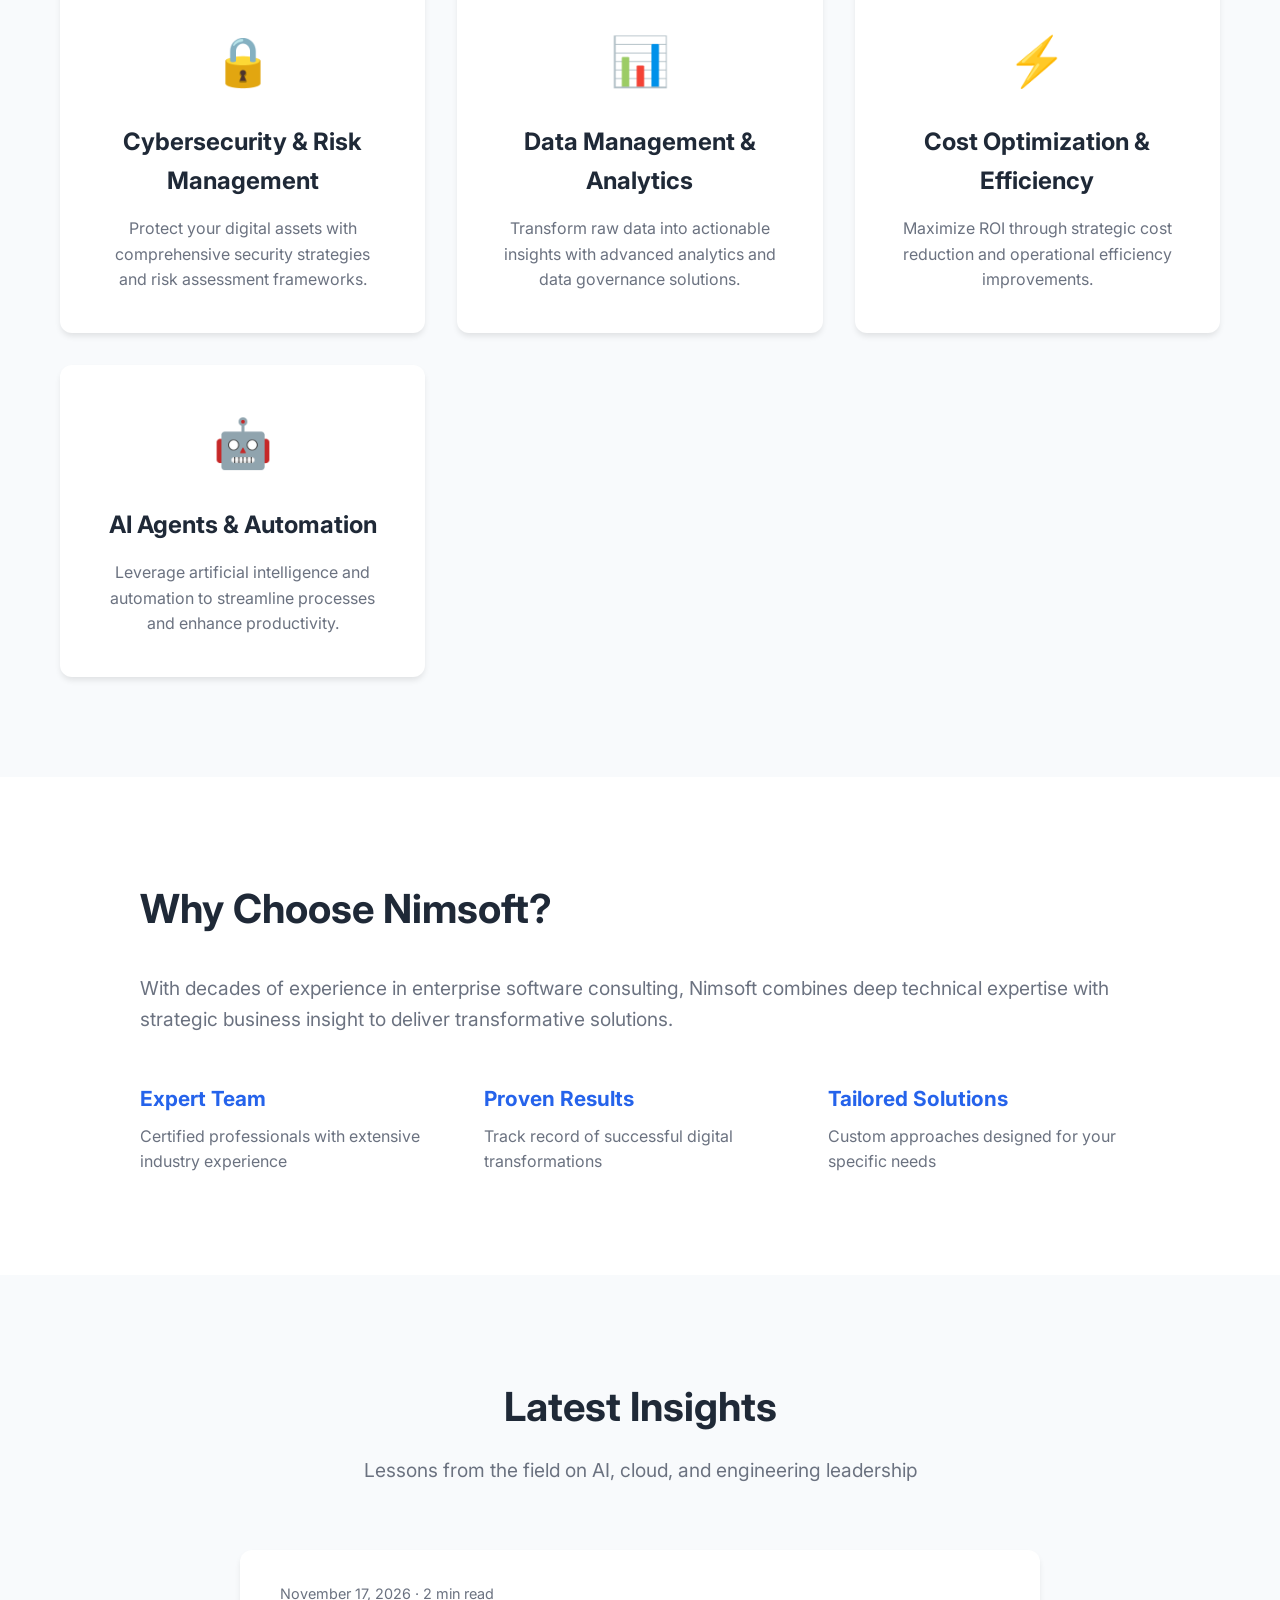
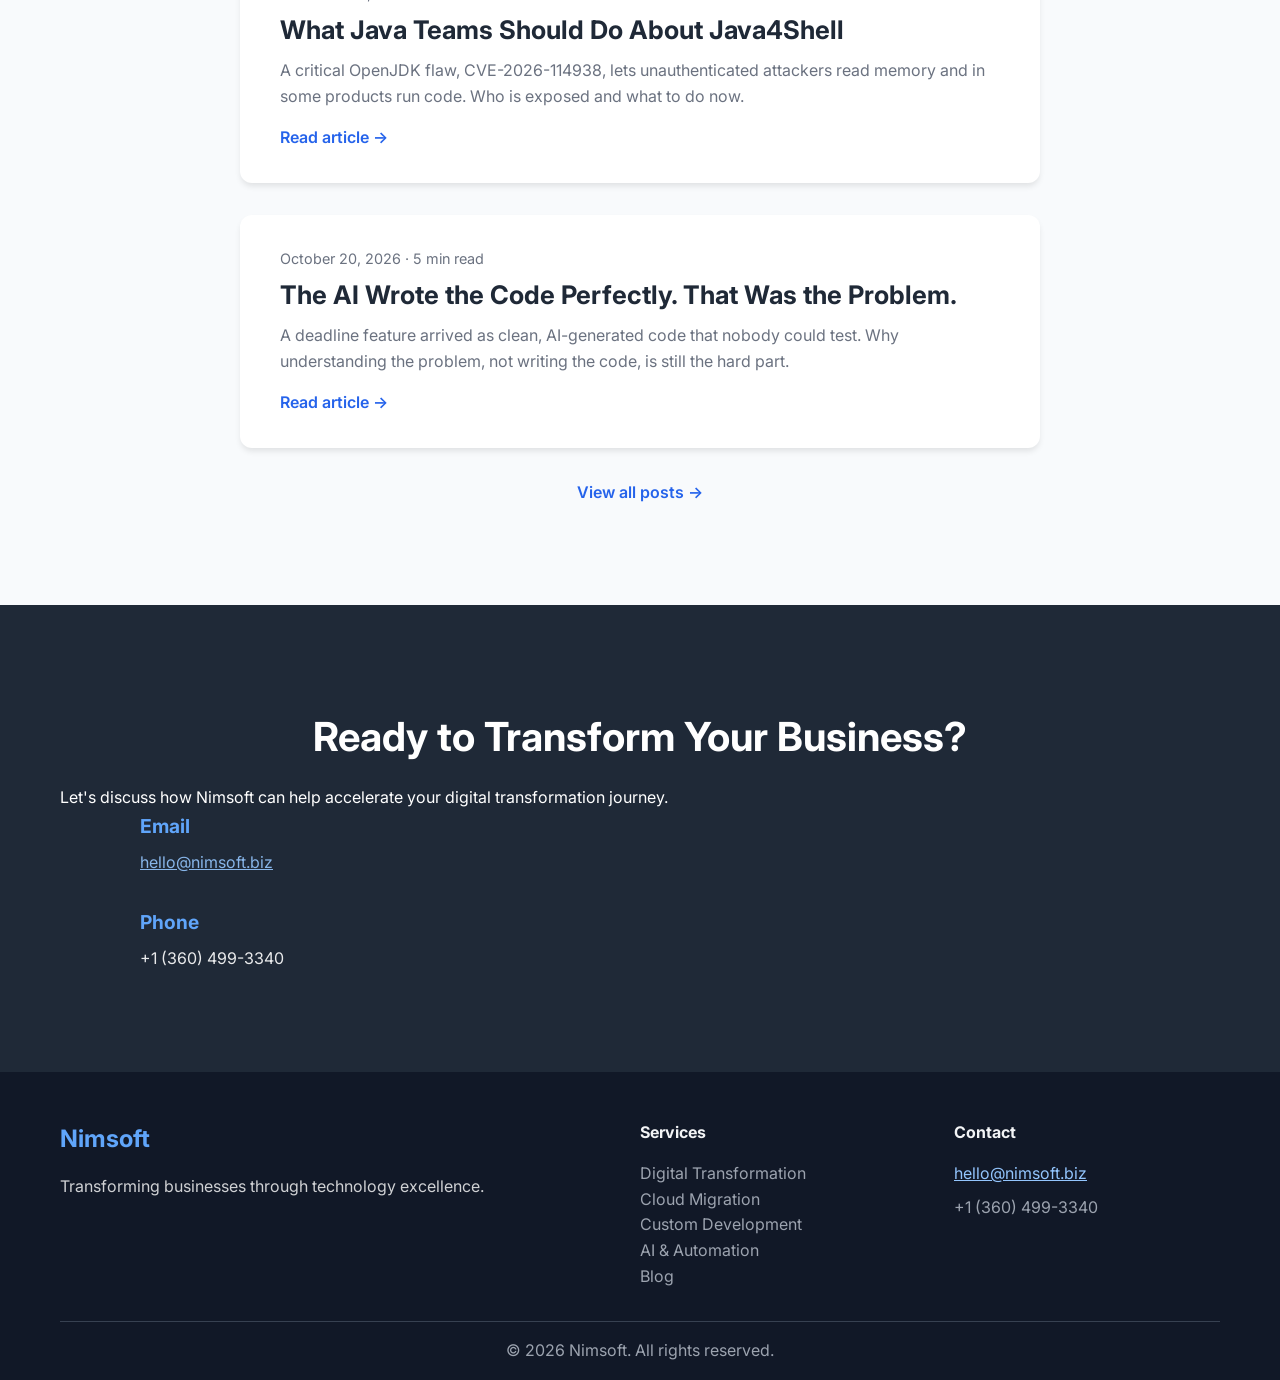
==== commit 75e16f2a: "Add blog post: What Java Teams Should Do About Java4Shell Co-Authored-By: Claude Opus 5.5 <noreply@a" ====
--- a/index.html
+++ b/index.html
@@ -121,6 +121,12 @@
             <div class="container">
                 <h2>Latest Insights</h2>
                 <p class="section-subtitle">Lessons from the field on AI, cloud, and engineering leadership</p>
+                <a class="post-card" href="/blog/java4shell/">
+                    <p class="post-meta"><time datetime="2026-11-17">November 17, 2026</time> &middot; 2 min read</p>
+                    <h3>What Java Teams Should Do About Java4Shell</h3>
+                    <p>A critical OpenJDK flaw, CVE-2026-114938, lets unauthenticated attackers read memory and in some products run code. Who is exposed and what to do now.</p>
+                    <span class="read-more">Read article &rarr;</span>
+                </a>
                 <a class="post-card" href="/blog/ai-wrote-the-code-perfectly/">
                     <p class="post-meta"><time datetime="2026-10-20">October 20, 2026</time> &middot; 5 min read</p>
                     <h3>The AI Wrote the Code Perfectly. That Was the Problem.</h3>
--- a/styles.css
+++ b/styles.css
@@ -701,3 +701,13 @@
 .contact-item a {
     color: #93c5fd;
 }
+
+/* Inline code in articles */
+.article-body code {
+    font-family: ui-monospace, SFMono-Regular, Menlo, Consolas, monospace;
+    font-size: 0.9em;
+    background: #f1f5f9;
+    padding: 0.1em 0.4em;
+    border-radius: 4px;
+    white-space: nowrap;
+}
